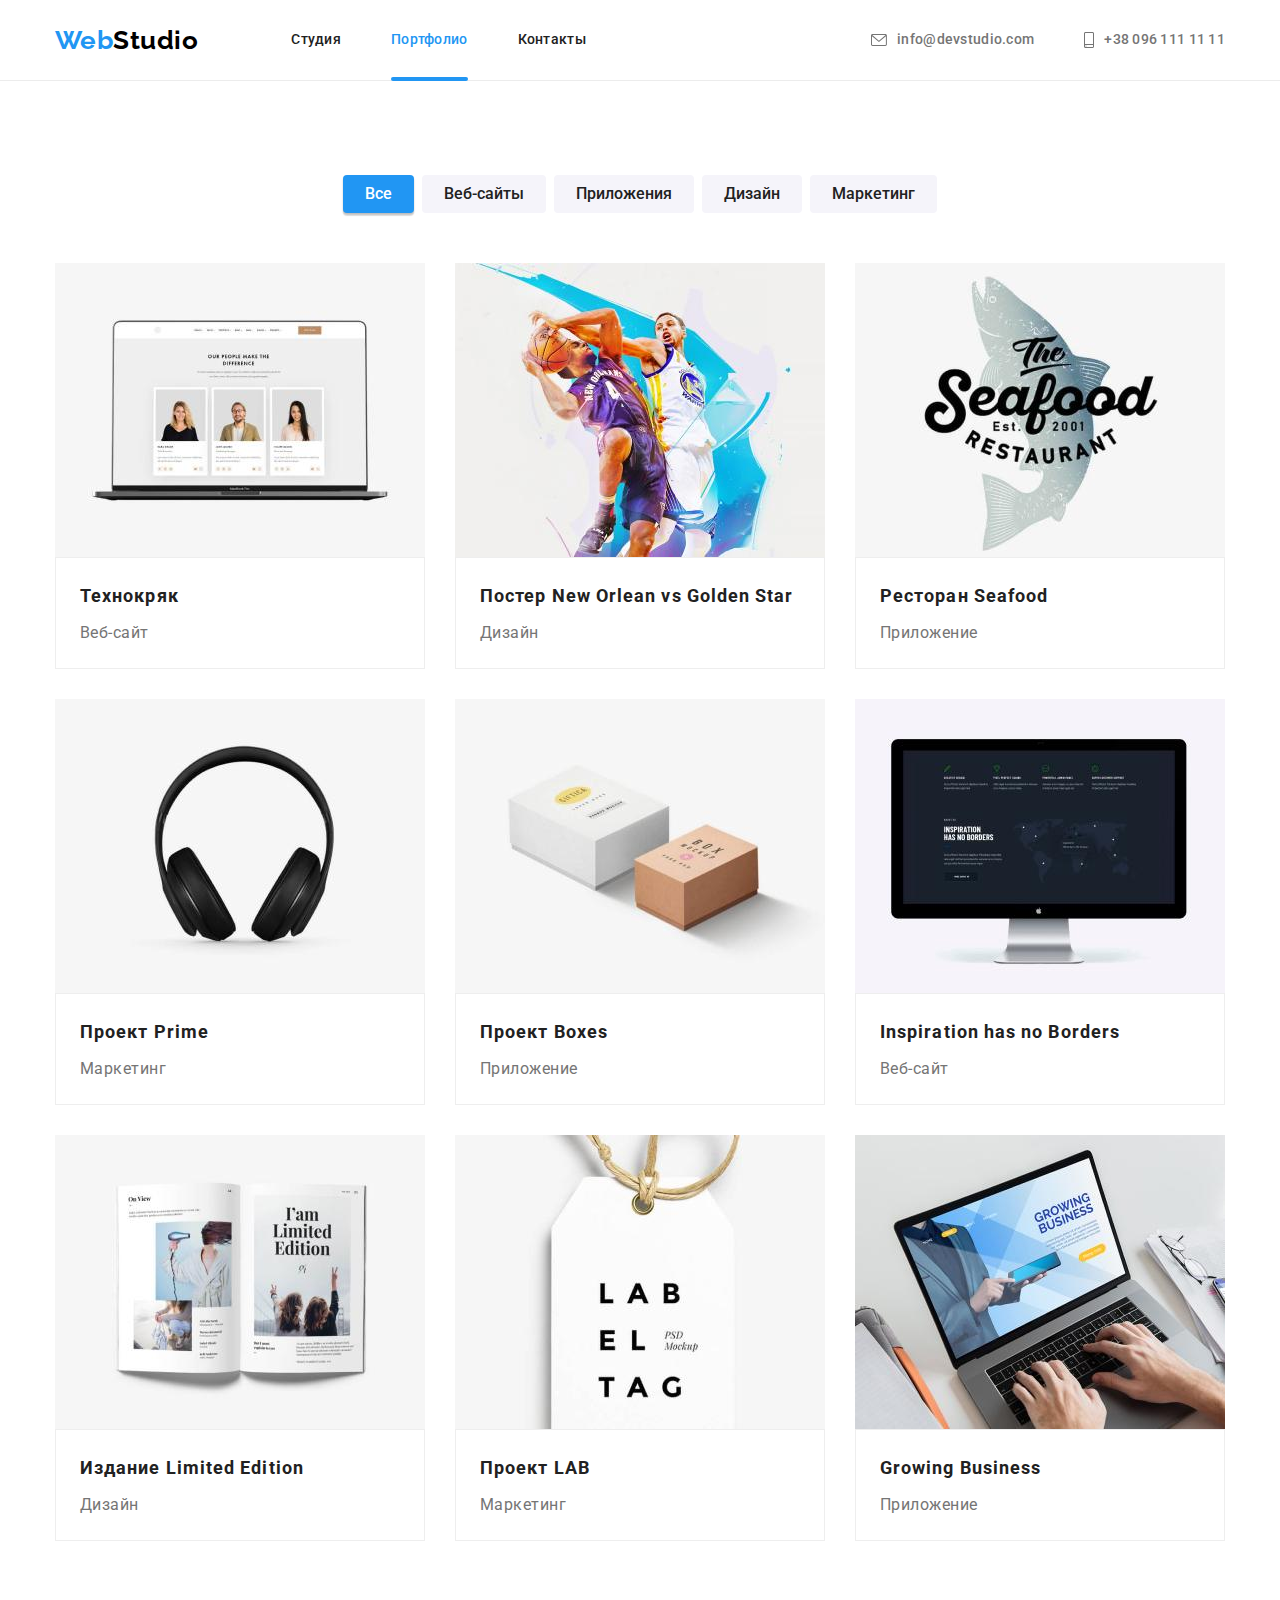
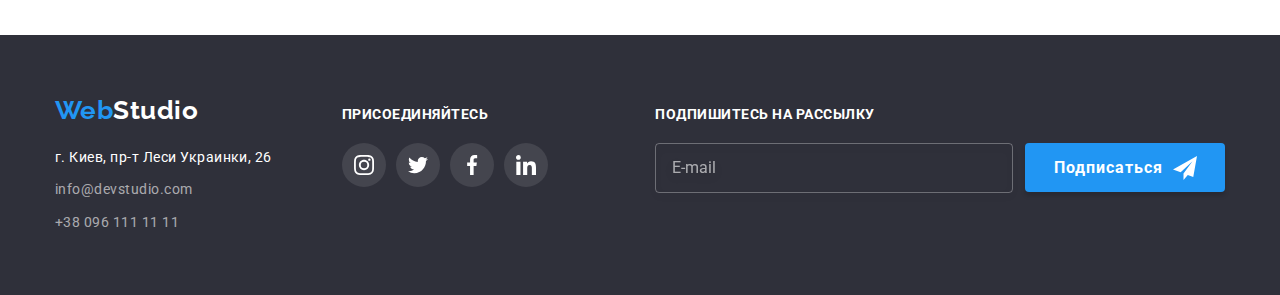
==== portfolio.html @ 47e0ccbe "Итоги предыдущего ДЗ" ====
<!DOCTYPE html>
<html lang="ru">
   <head>
      <meta charset="UTF-8" />
      <meta http-equiv="X-UA-Compatible" content="IE=edge" />
      <meta name="viewport" content="width=device-width, initial-scale=1.0" />
      <title>Портфолио</title>
      <link rel="preconnect" href="https://fonts.googleapis.com" />
      <link rel="preconnect" href="https://fonts.gstatic.com" crossorigin />
      <link
         href="https://fonts.googleapis.com/css2?family=Raleway:wght@700&family=Roboto:wght@400;500;700;900&display=swap"
         rel="stylesheet"
      />
      <link
         rel="stylesheet"
         href="https://cdnjs.cloudflare.com/ajax/libs/modern-normalize/1.1.0/modern-normalize.css"
      />
      <link rel="stylesheet" href="./css/main.min.css" />
   </head>

   <body>
      <!-- Шапка страницы -->
      <header class="header">
         <div class="container">
            <a class="logo logo--header link" href="./index.html" lang="en">
               <span class="accent">Web</span>Studio</a
            >
            <nav class="nav">
               <ul class="nav-list list">
                  <li class="nav-list__item">
                     <a class="nav-list__link link" href="./index.html"
                        >Студия</a
                     >
                  </li>
                  <li class="nav-list__item">
                     <a
                        class="nav-list__link nav-list__link--accent link"
                        href="./portfolio.html"
                        >Портфолио</a
                     >
                  </li>
                  <li class="nav-list__item">
                     <a class="nav-list__link link" href="">Контакты</a>
                  </li>
               </ul>
            </nav>
            <ul class="contact-list list">
               <li class="contact-list__item">
                  <a
                     class="contact-list__link link"
                     href="mailto:info@devstudio.com"
                  >
                     <svg class="contact-list__icon" width="16" height="12">
                        <use href="./images/icons.svg#icon-envelope"></use>
                     </svg>
                     info@devstudio.com
                  </a>
               </li>
               <li class="contact-list__item">
                  <a class="contact-list__link link" href="tel:+380961111111">
                     <svg class="contact-list__icon" width="10" height="16">
                        <use href="./images/icons.svg#icon-phone"></use>
                     </svg>
                     +38 096 111 11 11
                  </a>
               </li>
            </ul>
         </div>
      </header>
      <!-- Уникальный контент страницы -->
      <main>
         <section class="portfolio section">
            <div class="container">
               <h1 class="visually-hidden">Работы</h1>
               <ul class="filter-list list">
                  <li class="filter-list__item">
                     <button
                        type="button"
                        class="filter-list__btn filter-list__btn--current"
                     >
                        Все
                     </button>
                  </li>
                  <li class="filter-list__item">
                     <button type="button" class="filter-list__btn">
                        Веб-сайты
                     </button>
                  </li>
                  <li class="filter-list__item">
                     <button type="button" class="filter-list__btn">
                        Приложения
                     </button>
                  </li>
                  <li class="filter-list__item">
                     <button type="button" class="filter-list__btn">
                        Дизайн
                     </button>
                  </li>
                  <li class="filter-list__item">
                     <button type="button" class="filter-list__btn">
                        Маркетинг
                     </button>
                  </li>
               </ul>
               <ul class="portfolio-list list">
                  <li class="portfolio-list__item">
                     <a href="" class="portfolio-list__link link">
                        <div class="portfolio-list__overlay">
                           <img
                              src="./images/project-1.jpg"
                              alt="экран ноутбука"
                              width="370"
                           />
                           <p class="portfolio-list__text">
                              Технокряк это современная площадка распространения
                              коронавируса. Компании используют эту платформу
                              для цифрового шпионажа и атак на защищённые
                              сервера конкурентов.
                           </p>
                        </div>
                        <div class="portfolio-list__wrap">
                           <h2 class="portfolio-list__titles">Технокряк</h2>
                           <p class="portfolio-list__category">Веб-сайт</p>
                        </div>
                     </a>
                  </li>
                  <li class="portfolio-list__item">
                     <a href="" class="portfolio-list__link link">
                        <div class="portfolio-list__overlay">
                           <img
                              src="./images/project-2.jpg"
                              alt="два баскетболиста с мячом"
                              width="370"
                           />
                           <p class="portfolio-list__text">
                              Технокряк это современная площадка распространения
                              коронавируса. Компании используют эту платформу
                              для цифрового шпионажа и атак на защищённые
                              сервера конкурентов.
                           </p>
                        </div>
                        <div class="portfolio-list__wrap">
                           <h2 class="portfolio-list__titles">
                              Постер
                              <span lang="en">New Orlean vs Golden Star</span>
                           </h2>
                           <p class="portfolio-list__category">Дизайн</p>
                        </div>
                     </a>
                  </li>
                  <li class="portfolio-list__item">
                     <a href="" class="portfolio-list__link link">
                        <div class="portfolio-list__overlay">
                           <img
                              src="./images/project-3.jpg"
                              alt="надпись с фоном в виде рыбы"
                              width="370"
                           />
                           <p class="portfolio-list__text">
                              Технокряк это современная площадка распространения
                              коронавируса. Компании используют эту платформу
                              для цифрового шпионажа и атак на защищённые
                              сервера конкурентов.
                           </p>
                        </div>
                        <div class="portfolio-list__wrap">
                           <h2 class="portfolio-list__titles">
                              Ресторан
                              <span lang="en">Seafood</span>
                           </h2>
                           <p class="portfolio-list__category">Приложение</p>
                        </div>
                     </a>
                  </li>
                  <li class="portfolio-list__item">
                     <a href="" class="portfolio-list__link link">
                        <div class="portfolio-list__overlay">
                           <img
                              src="./images/project-4.jpg"
                              alt="наушники"
                              width="370"
                           />
                           <p class="portfolio-list__text">
                              Технокряк это современная площадка распространения
                              коронавируса. Компании используют эту платформу
                              для цифрового шпионажа и атак на защищённые
                              сервера конкурентов.
                           </p>
                        </div>
                        <div class="portfolio-list__wrap">
                           <h2 class="portfolio-list__titles">
                              Проект
                              <span lang="en">Prime</span>
                           </h2>
                           <p class="portfolio-list__category">Маркетинг</p>
                        </div>
                     </a>
                  </li>
                  <li class="portfolio-list__item">
                     <a href="" class="portfolio-list__link link">
                        <div class="portfolio-list__overlay">
                           <img
                              src="./images/project-5.jpg"
                              alt="коробки"
                              width="370"
                           />
                           <p class="portfolio-list__text">
                              Технокряк это современная площадка распространения
                              коронавируса. Компании используют эту платформу
                              для цифрового шпионажа и атак на защищённые
                              сервера конкурентов.
                           </p>
                        </div>
                        <div class="portfolio-list__wrap">
                           <h2 class="portfolio-list__titles">
                              Проект
                              <span lang="en">Boxes</span>
                           </h2>
                           <p class="portfolio-list__category">Приложение</p>
                        </div>
                     </a>
                  </li>
                  <li class="portfolio-list__item">
                     <a href="" class="portfolio-list__link link">
                        <div class="portfolio-list__overlay">
                           <img
                              src="./images/project-6.jpg"
                              alt="монитор"
                              width="370"
                           />
                           <p class="portfolio-list__text">
                              Технокряк это современная площадка распространения
                              коронавируса. Компании используют эту платформу
                              для цифрового шпионажа и атак на защищённые
                              сервера конкурентов.
                           </p>
                        </div>
                        <div class="portfolio-list__wrap">
                           <h2 class="portfolio-list__titles" lang="en">
                              Inspiration has no Borders
                           </h2>
                           <p class="portfolio-list__category">Веб-сайт</p>
                        </div>
                     </a>
                  </li>
                  <li class="portfolio-list__item">
                     <a href="" class="portfolio-list__link link">
                        <div class="portfolio-list__overlay">
                           <img
                              src="./images/project-7.jpg"
                              alt="разворот журнала"
                              width="370"
                           />
                           <p class="portfolio-list__text">
                              Технокряк это современная площадка распространения
                              коронавируса. Компании используют эту платформу
                              для цифрового шпионажа и атак на защищённые
                              сервера конкурентов.
                           </p>
                        </div>
                        <div class="portfolio-list__wrap">
                           <h2 class="portfolio-list__titles">
                              Издание
                              <span lang="en">Limited Edition</span>
                           </h2>
                           <p class="portfolio-list__category">Дизайн</p>
                        </div>
                     </a>
                  </li>
                  <li class="portfolio-list__item">
                     <a href="" class="portfolio-list__link link">
                        <div class="portfolio-list__overlay">
                           <img
                              src="./images/project-8.jpg"
                              alt="белая бирка"
                              width="370"
                           />
                           <p class="portfolio-list__text">
                              Технокряк это современная площадка распространения
                              коронавируса. Компании используют эту платформу
                              для цифрового шпионажа и атак на защищённые
                              сервера конкурентов.
                           </p>
                        </div>
                        <div class="portfolio-list__wrap">
                           <h2 class="portfolio-list__titles">
                              Проект
                              <span lang="en">LAB</span>
                           </h2>
                           <p class="portfolio-list__category">Маркетинг</p>
                        </div>
                     </a>
                  </li>
                  <li class="portfolio-list__item">
                     <a href="" class="portfolio-list__link link">
                        <div class="portfolio-list__overlay">
                           <img
                              src="./images/project-9.jpg"
                              alt="человек работает за ноутбуком"
                              width="370"
                           />
                           <p class="portfolio-list__text">
                              Технокряк это современная площадка распространения
                              коронавируса. Компании используют эту платформу
                              для цифрового шпионажа и атак на защищённые
                              сервера конкурентов.
                           </p>
                        </div>
                        <div class="portfolio-list__wrap">
                           <h2 class="portfolio-list__titles" lang="en">
                              Growing Business
                           </h2>
                           <p class="portfolio-list__category">Приложение</p>
                        </div>
                     </a>
                  </li>
               </ul>
            </div>
         </section>
      </main>
      <footer class="footer">
         <div class="container">
            <div class="wrap wrap--left">
               <a class="logo logo--footer link" href="./index.html">
                  <span class="accent">Web</span>Studio</a
               >
               <address class="footer-address">
                  <ul class="address-list list">
                     <li class="address-list__item">
                        <a
                           class="
                              address-list__link address-list__link--map
                              link
                           "
                           href="https://goo.gl/maps/WgoKR5kKBHzv3oiY9"
                           target="_blank"
                           rel="noopener noreferrer"
                        >
                           г. Киев, пр-т Леси Украинки, 26
                        </a>
                     </li>
                     <li class="address-list__item">
                        <a
                           class="address-list__link link"
                           href="mailto:info@devstudio.com"
                           >info@devstudio.com</a
                        >
                     </li>
                     <li class="address-list__item">
                        <a
                           class="address-list__link link"
                           href="tel:+380961111111"
                           >+38 096 111 11 11</a
                        >
                     </li>
                  </ul>
               </address>
            </div>
            <div class="wrap wrap--centre">
               <p class="join__title">присоединяйтесь</p>
               <ul class="footer__socials socials list">
                  <li class="socials__item">
                     <a href="" class="socials__link socials__link--footer">
                        <svg class="socials__icon" width="20" height="20">
                           <use href="./images/icons.svg#icon-instagram"></use>
                        </svg>
                     </a>
                  </li>
                  <li class="socials__item">
                     <a href="" class="socials__link socials__link--footer">
                        <svg class="socials__icon" width="20" height="20">
                           <use href="./images/icons.svg#icon-twitter"></use>
                        </svg>
                     </a>
                  </li>
                  <li class="socials__item">
                     <a href="" class="socials__link socials__link--footer">
                        <svg class="socials__icon" width="20" height="20">
                           <use href="./images/icons.svg#icon-facebook"></use>
                        </svg>
                     </a>
                  </li>
                  <li class="socials__item">
                     <a href="" class="socials__link socials__link--footer">
                        <svg class="socials__icon" width="20" height="20">
                           <use href="./images/icons.svg#icon-linkedin"></use>
                        </svg>
                     </a>
                  </li>
               </ul>
            </div>
            <div class="wrap wrap--right">
               <p class="subscribe__title">Подпишитесь на рассылку</p>
               <form class="subscribe-form">
                  <input
                     type="email"
                     name="subscribe-email"
                     placeholder="E-mail"
                     class="subscribe-form__input"
                  />
                  <button type="submit" class="button subscribe-btn">
                     Подписаться
                     <svg class="subscribe-btn__icon" width="24" height="24">
                        <use href="./images/icons.svg#icon-subscribe"></use>
                     </svg>
                  </button>
               </form>
            </div>
         </div>
      </footer>
   </body>
</html>
---- css/main.min.css ----
:root{--main-text-color: #757575;--main-title-color: #212121;--main-logo-color: #000000;--accent-color: #2196f3;--secondary-title-color: #ffffff;--third-link-color: rgba(255, 255, 255, 0.6);--secondary-bgr-color: #2f303a;--team-bgr-color: #f5f4fa;--border-color: #ececec;--transition-duration: 250ms;--transition-timing-function: cubic-bezier(0.4, 0, 0.2, 1)}body{font-family:"Roboto", sans-serif;letter-spacing:0.03em;color:var(--main-title-color);background-color:var(--secondary-title-color)}p,h1,h2,h3,h4,h5,h6{margin:0}ul{margin:0;padding:0}img{display:block;max-width:100%;height:auto}.list{list-style:none}.link{text-decoration:none}.accent{color:var(--accent-color)}.container{width:1200px;padding-left:15px;padding-right:15px;margin:0 auto}.section{padding-top:94px;padding-bottom:94px}.logo{font-family:Raleway;font-weight:700;font-size:26px;line-height:1.19}.logo--header{margin-right:93px;padding-top:24px;padding-bottom:24px;color:var(--main-logo-color)}.logo--footer{display:block;margin-bottom:20px;color:var(--secondary-title-color)}.socials{display:flex;justify-content:center;align-items:center}.socials__item{width:44px;height:44px}.socials__item:not(:last-child){margin-right:10px}.socials__link{display:flex;align-items:center;justify-content:center;width:100%;height:100%;border-radius:50%}.socials__link--team{background-color:var(--secondary-title-color);color:#afb1b8;transition:color var(--transition-duration) var(--transition-timing-function),background-color var(--transition-duration) var(--transition-timing-function)}.socials__link--team:hover,.socials__link--team:focus{background-color:var(--accent-color);color:var(--secondary-title-color)}.socials__icon{fill:currentColor}.socials__link--footer{background-color:rgba(255,255,255,0.1);color:var(--secondary-title-color);transition:background-color var(--transition-duration) var(--transition-timing-function)}.socials__link--footer:hover,.socials__link--footer:focus{background-color:var(--accent-color)}.button{font-family:inherit;font-weight:700;font-size:16px;line-height:1.87;letter-spacing:0.06em;color:var(--secondary-title-color);background-color:var(--accent-color);box-shadow:0px 4px 4px rgba(0,0,0,0.15);cursor:pointer;border:0;border-radius:4px;padding:10px 32px}.modal-form>.button{padding:10px 55px 10px 56px}.backdrop{position:fixed;z-index:1;top:0;left:0;width:100vw;height:100vh;background:rgba(0,0,0,0.2);opacity:1;transition:opacity var(--transition-duration) var(--transition-timing-function),visibility var(--transition-duration) var(--transition-timing-function)}.backdrop.is-hidden{visibility:hidden;opacity:0;pointer-events:none}.modal{position:absolute;top:50%;left:50%;min-width:528px;min-height:581px;padding:40px;text-align:center;transform:translate(-50%, -50%) scale(1);transition:transform var(--transition-duration) var(--transition-timing-function);background:var(--secondary-title-color);box-shadow:0px 1px 3px rgba(0,0,0,0.12),0px 1px 1px rgba(0,0,0,0.14),0px 2px 1px rgba(0,0,0,0.2);border-radius:4px}.backdrop.is-hidden .modal{transform:translate(-50%, -50%) scale(0.9)}.modal__title{font-weight:700;font-size:20px;line-height:1.15;margin-bottom:12px}.btn-close{position:absolute;right:8px;top:8px;display:flex;align-items:center;justify-content:center;width:30px;height:30px;background:var(--secondary-title-color);border:1px solid rgba(0,0,0,0.1);border-radius:50%;cursor:pointer}.btn-close__icon{fill:var(--main-logo-color);transition:fill var(--transition-duration) var(--transition-timing-function)}.btn-close:hover .btn-close__icon,.btn-close:focus .btn-close__icon{fill:var(--accent-color)}.contact-form__label{display:block;margin-bottom:4px;text-align:start;font-size:12px;line-height:1.17;letter-spacing:0.01em;color:var(--main-text-color)}.contact-form__input-wrap{position:relative;margin-bottom:10px}.contact-form__input{display:inline-block;width:100%;height:40px;padding:12px 42px;border:1px solid rgba(33,33,33,0.2);border-radius:4px;outline:none;cursor:pointer;transition:border-color var(--transition-duration) var(--transition-timing-function)}.contact-form__input:focus{border-color:var(--accent-color)}.contact-form__icon{position:absolute;top:50%;left:15px;transform:translateY(-50%);fill:var(--main-title-color);transition:fill var(--transition-duration) var(--transition-timing-function)}.contact-form__input:focus+.contact-form__icon{fill:var(--accent-color)}.contact-form__comment{display:block;padding:12px 16px;margin-bottom:20px;width:100%;height:120px;resize:none;border:1px solid rgba(33,33,33,0.2);border-radius:4px;outline:none;cursor:pointer;transition:border-color var(--transition-duration) var(--transition-timing-function)}.contact-form__comment:focus{border-color:var(--accent-color)}.contact-form__comment::placeholder{font-size:12px;line-height:1.17;letter-spacing:0.01em;color:rgba(117,117,117,0.5)}.policy-form__label{position:relative;display:flex;justify-content:center;align-items:center;margin-bottom:30px;font-size:14px;line-height:1.71;color:var(--main-text-color)}.policy-form__label a{color:var(--accent-color);text-decoration-skip-ink:none}.policy-form__label span{display:flex;align-items:center;justify-content:center;margin-right:8.38px;width:16px;height:15px;border:2px solid var(--main-title-color);border-radius:2px}.policy-form__label:hover span{border-color:var(--accent-color)}.policy-form__checkbox:focus+.policy-form__label span{border-color:var(--accent-color)}.policy-form__icon{fill:transparent}.policy-form__icon:hover{cursor:pointer}.policy-form__checkbox:checked+.policy-form__label .policy-form__icon{fill:var(--secondary-title-color)}.policy-form__checkbox:checked+.policy-form__label span{background-color:var(--accent-color);border:none}.subscribe-form{display:flex;justify-content:space-between;align-items:center}.subscribe-form__input{width:358px;height:50px;padding:15px 16px;margin-right:12px;border:1px solid rgba(255,255,255,0.3);box-sizing:border-box;filter:drop-shadow(0px 4px 4px rgba(0,0,0,0.15));border-radius:4px;color:var(--secondary-title-color);background-color:transparent}.subscribe-form__input::placeholder{color:var(--third-link-color)}.subscribe-btn{padding:10px 62px 10px 29px;position:relative}.subscribe-btn__icon{position:absolute;top:50%;right:28px;transform:translateY(-50%);height:24px;fill:var(--secondary-title-color)}.visually-hidden{position:absolute;white-space:nowrap;width:1px;height:1px;overflow:hidden;border:0;padding:0;clip:rect(0 0 0 0);clip-path:inset(50%);margin:-1px}.header{border-bottom:1px solid var(--border-color)}.header .container{display:flex;align-items:center}.nav,.nav-list,.contact-list__link{display:flex;align-items:center}.nav-list__item:not(:last-child),.contact-list__item:not(:last-child){margin-right:50px}.nav-list__item{position:relative}.nav-list__link{display:block;padding-top:32px;padding-bottom:32px;font-weight:500;font-size:14px;line-height:1.14;letter-spacing:0.02em;color:var(--main-title-color);transition:color var(--transition-duration) var(--transition-timing-function)}.nav-list__link:hover,.nav-list__link:focus{color:var(--accent-color)}.nav-list__link--accent{color:var(--accent-color)}.nav-list__link--accent::after{content:'';position:absolute;bottom:-1px;right:0;width:100%;height:4px;background:var(--accent-color);border-radius:2px}.contact-list{display:flex;margin-left:auto}.contact-list__link{font-weight:500;font-size:14px;line-height:1.14;letter-spacing:0.02em;color:var(--main-text-color);padding-top:32px;padding-bottom:32px;transition:color var(--transition-duration) var(--transition-timing-function)}.contact-list__link:hover,.contact-list__link:focus{color:var(--accent-color)}.contact-list__icon{fill:currentColor;margin-right:10px}.hero{background-color:var(--secondary-bgr-color);text-align:center;padding-top:200px;padding-bottom:200px}.hero__overlay{height:600px;max-width:1600px;margin-left:auto;margin-right:auto;background-image:linear-gradient(rgba(47,48,58,0.4), rgba(47,48,58,0.4)),url(../images/hero.jpg);background-size:cover;background-repeat:no-repeat;background-position:center}.hero__title{font-weight:900;font-size:44px;line-height:1.36;text-align:center;letter-spacing:0.06em;text-transform:uppercase;color:var(--secondary-title-color);margin-bottom:30px}.advantage-list{display:flex}.advantage-list__item{width:270px}.advantage-list__item:not(:last-child){margin-right:30px}.advantage-list__wrap{display:flex;align-items:center;justify-content:center;width:270px;height:120px;margin-bottom:30px;background:var(--team-bgr-color);border-radius:4px}.advantage-list__title{font-size:14px;line-height:1.14;text-transform:uppercase;margin-bottom:10px}.advantage-list__text{font-size:14px;line-height:1.71;color:var(--main-text-color)}.offers{padding-top:0}.offers__title{font-size:36px;line-height:1.17;text-align:center;margin-bottom:50px}.offers-list{display:flex}.offers-list__item{position:relative}.offers-list__item:not(:last-child){margin-right:30px}.offers-list__text{position:absolute;bottom:0;width:100%;height:70px;display:flex;align-items:center;justify-content:center;font-weight:700;font-size:14px;line-height:1.14;text-align:center;text-transform:uppercase;background:rgba(47,48,58,0.8);color:var(--secondary-title-color)}.team{background-color:var(--team-bgr-color)}.team__title{font-size:36px;line-height:1.17;text-align:center;margin-bottom:50px}.team-list{display:flex;margin-right:-30px}.team-list__item{margin-right:30px;border-radius:0px 0px 4px 4px;background:#ffffff;box-shadow:0px 1px 3px rgba(0,0,0,0.12),0px 1px 1px rgba(0,0,0,0.14),0px 2px 1px rgba(0,0,0,0.2)}.team-list__wrap{padding-top:30px;padding-bottom:30px}.team-list__item-title{font-weight:500;font-size:16px;line-height:1.19;text-align:center;margin-bottom:10px}.team-list__item-text{font-size:16px;line-height:1.19;text-align:center;color:var(--main-text-color);margin-bottom:16px}.clients__title{font-size:36px;line-height:1.17;text-align:center;margin-bottom:50px}.clients-list{display:flex;justify-content:center}.clients-list__item{width:170px;height:92px}.clients-list__item:not(:last-child){margin-right:30px}.clients-list__link{display:flex;align-items:center;justify-content:center;border:1px solid #afb1b8;border-radius:4px;width:100%;height:100%;color:#afb1b8;transition:color var(--transition-duration) var(--transition-timing-function),border var(--transition-duration) var(--transition-timing-function)}.clients-list__link:hover,.clients-list__link:focus{color:var(--accent-color);border:1px solid var(--accent-color)}.clients-list__icon{fill:currentColor}.filter-list{display:flex;justify-content:center;margin-bottom:50px}.filter-list__item:not(:last-child){margin-right:8px}.filter-list__btn{font-family:inherit;font-weight:500;font-size:16px;line-height:1.62;text-align:center;color:var(--main-title-color);background-color:var(--team-bgr-color);cursor:pointer;transition:color var(--transition-duration) var(--transition-timing-function),background-color var(--transition-duration) var(--transition-timing-function),box-shadow var(--transition-duration) var(--transition-timing-function);padding:6px 22px;border:0;border-radius:4px}.filter-list__btn:hover,.filter-list__btn:focus{color:var(--secondary-title-color);background-color:var(--accent-color);box-shadow:0px 3px 1px rgba(0,0,0,0.1),0px 1px 2px rgba(0,0,0,0.08),0px 2px 2px rgba(0,0,0,0.12);border:0;border-radius:4px}.filter-list__btn--current{color:var(--secondary-title-color);background-color:var(--accent-color);box-shadow:0px 3px 1px rgba(0,0,0,0.1),0px 1px 2px rgba(0,0,0,0.08),0px 2px 2px rgba(0,0,0,0.12);border:0;border-radius:4px}.portfolio-list{display:flex;flex-wrap:wrap;margin-right:-30px;margin-bottom:-30px}.portfolio-list__item{flex-basis:calc(100% / 3 - 30px);margin-right:30px;margin-bottom:30px}.portfolio-list__link{display:block;transition:box-shadow var(--transition-duration) var(--transition-timing-function)}.portfolio-list__link:hover,.portfolio-list__link:focus{box-shadow:0px 1px 1px rgba(0,0,0,0.12),0px 4px 4px rgba(0,0,0,0.06),1px 4px 6px rgba(0,0,0,0.16)}.portfolio-list__overlay{position:relative;overflow:hidden}.portfolio-list__text{position:absolute;height:100%;padding:63px 24px;transform:translateY(0);transition:transform var(--transition-duration) var(--transition-timing-function);font-size:18px;line-height:1.56;color:var(--secondary-title-color);background:rgba(33,150,243,0.9)}.portfolio-list__link:hover .portfolio-list__text,.portfolio-list__link:focus .portfolio-list__text{transform:translateY(-100%)}.portfolio-list__wrap{background:var(--secondary-title-color);border:1px solid #eeeeee;padding:20px 24px}.portfolio-list__titles{font-size:18px;line-height:2;letter-spacing:0.06em;color:var(--main-title-color);margin-bottom:4px}.portfolio-list__category{font-size:16px;line-height:1.87;color:var(--main-text-color)}.footer{background-color:var(--secondary-bgr-color);padding-top:60px;padding-bottom:60px}.footer .container{display:flex;align-items:baseline}.wrap--left{margin-right:70px}.footer-address{font-style:normal;font-size:14px;line-height:1.71}.address-list__item:not(:last-child){margin-bottom:9px}.address-list__link{color:var(--third-link-color);transition:color var(--transition-duration) var(--transition-timing-function)}.address-list__link:hover,.address-list__link:focus{color:var(--accent-color)}.address-list__link--map{color:var(--secondary-title-color)}.wrap--centre{margin-right:auto}.join__title,.subscribe__title{font-weight:700;font-size:14px;line-height:1.14;text-transform:uppercase;color:var(--secondary-title-color);margin-bottom:20px}
/*# sourceMappingURL=main.min.css.map */
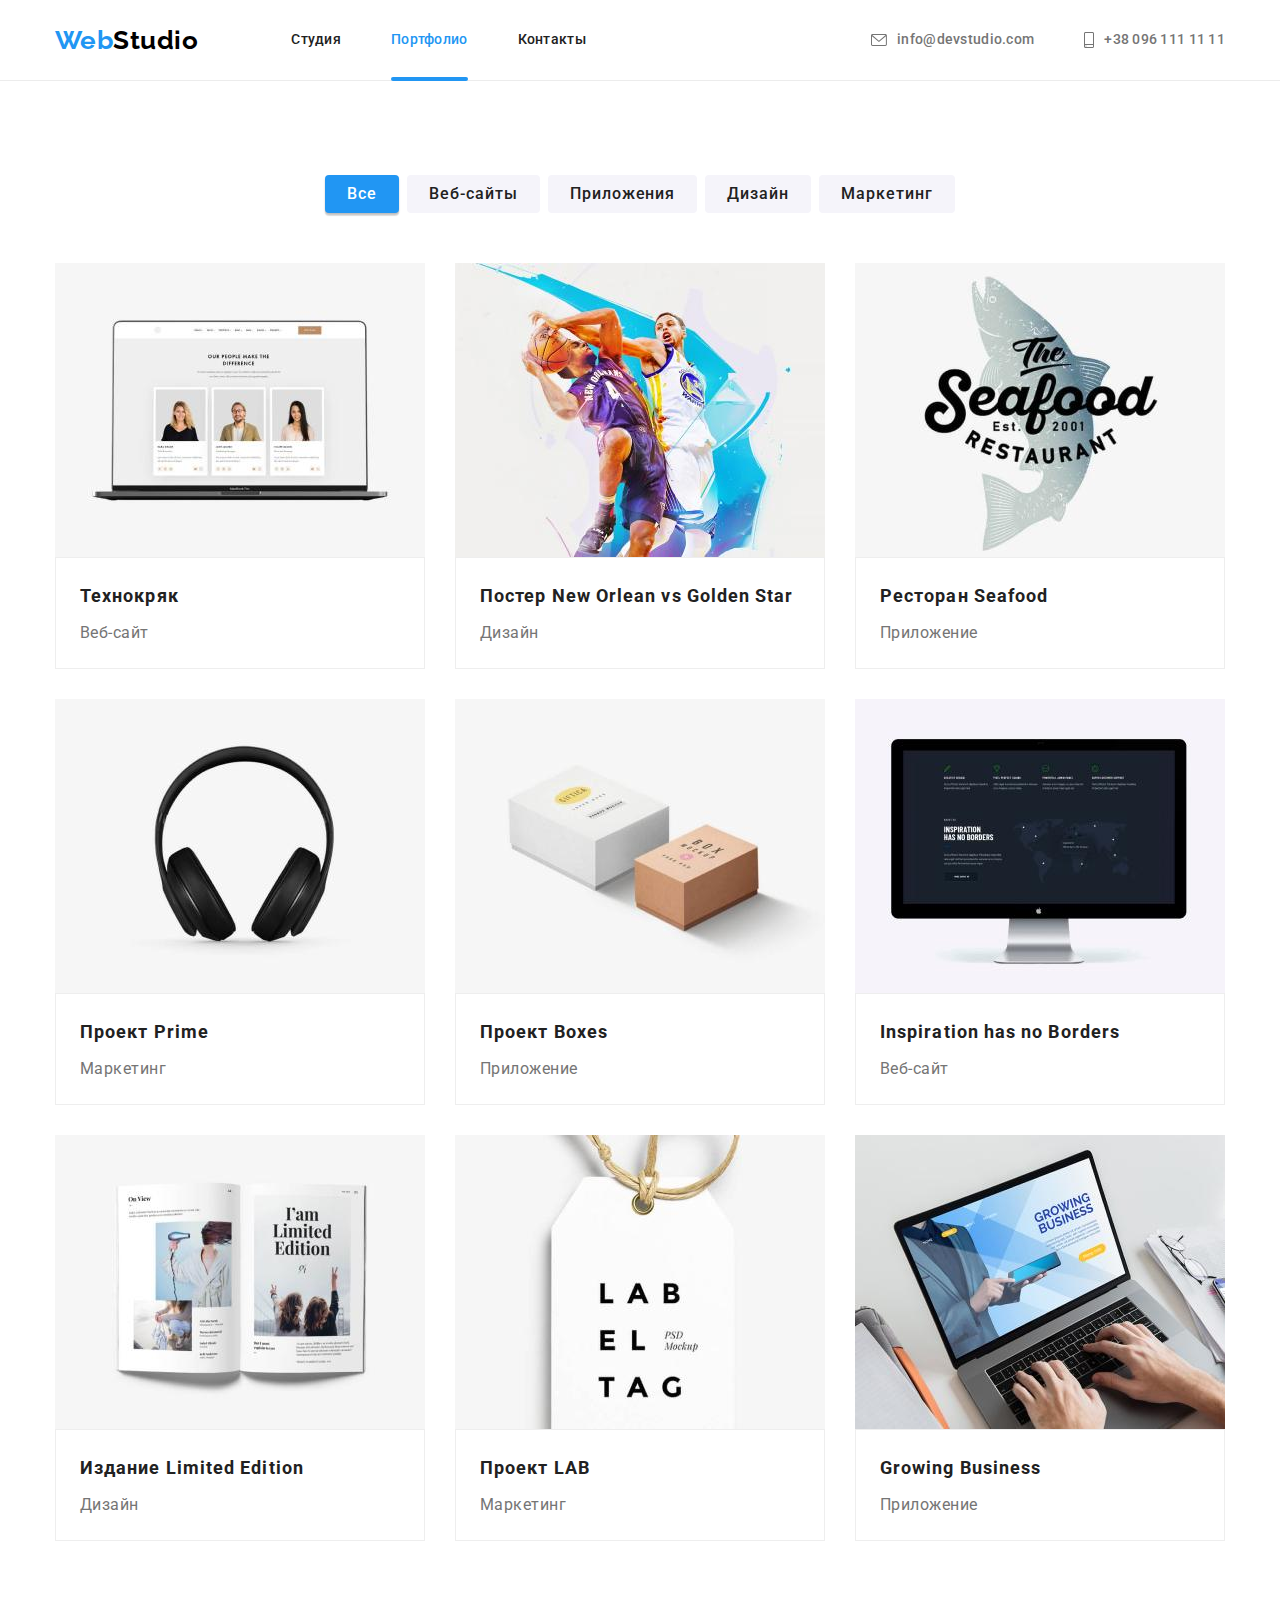
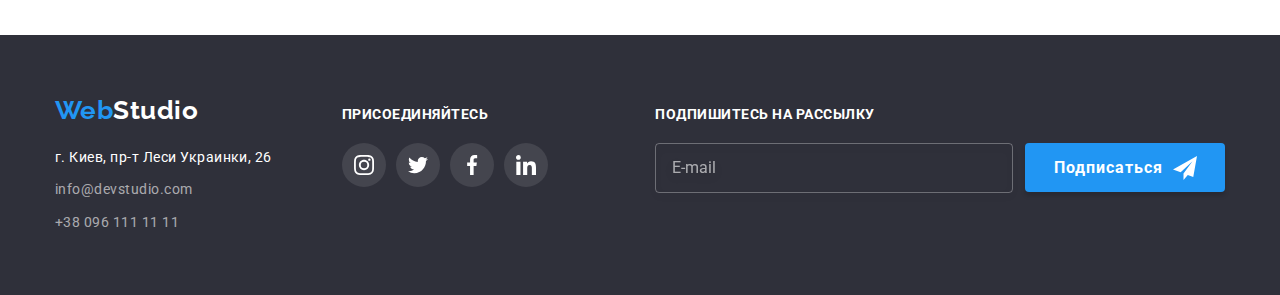
==== commit da420302: "Внесены правки по замечаниям ментора по предыдущей теме" ====
--- a/portfolio.html
+++ b/portfolio.html
@@ -21,7 +21,7 @@
    <body>
       <!-- Шапка страницы -->
       <header class="header">
-         <div class="container">
+         <div class="container container--header">
             <a class="logo logo--header link" href="./index.html" lang="en">
                <span class="accent">Web</span>Studio</a
             >
@@ -76,241 +76,241 @@
                   <li class="filter-list__item">
                      <button
                         type="button"
-                        class="filter-list__btn filter-list__btn--current"
+                        class="button button--portfolio button--current"
                      >
                         Все
                      </button>
                   </li>
                   <li class="filter-list__item">
-                     <button type="button" class="filter-list__btn">
+                     <button type="button" class="button button--portfolio">
                         Веб-сайты
                      </button>
                   </li>
                   <li class="filter-list__item">
-                     <button type="button" class="filter-list__btn">
+                     <button type="button" class="button button--portfolio">
                         Приложения
                      </button>
                   </li>
                   <li class="filter-list__item">
-                     <button type="button" class="filter-list__btn">
+                     <button type="button" class="button button--portfolio">
                         Дизайн
                      </button>
                   </li>
                   <li class="filter-list__item">
-                     <button type="button" class="filter-list__btn">
+                     <button type="button" class="button button--portfolio">
                         Маркетинг
                      </button>
                   </li>
                </ul>
                <ul class="portfolio-list list">
-                  <li class="portfolio-list__item">
-                     <a href="" class="portfolio-list__link link">
-                        <div class="portfolio-list__overlay">
+                  <li class="portfolio-list__item portfolio-card">
+                     <a href="" class="portfolio-list__link link">
+                        <div class="portfolio-card__body">
                            <img
                               src="./images/project-1.jpg"
                               alt="экран ноутбука"
                               width="370"
                            />
-                           <p class="portfolio-list__text">
-                              Технокряк это современная площадка распространения
-                              коронавируса. Компании используют эту платформу
-                              для цифрового шпионажа и атак на защищённые
-                              сервера конкурентов.
-                           </p>
-                        </div>
-                        <div class="portfolio-list__wrap">
-                           <h2 class="portfolio-list__titles">Технокряк</h2>
-                           <p class="portfolio-list__category">Веб-сайт</p>
-                        </div>
-                     </a>
-                  </li>
-                  <li class="portfolio-list__item">
-                     <a href="" class="portfolio-list__link link">
-                        <div class="portfolio-list__overlay">
+                           <p class="portfolio-card__copy">
+                              Технокряк это современная площадка распространения
+                              коронавируса. Компании используют эту платформу
+                              для цифрового шпионажа и атак на защищённые
+                              сервера конкурентов.
+                           </p>
+                        </div>
+                        <div class="portfolio-card__header">
+                           <h2 class="portfolio-card__title">Технокряк</h2>
+                           <p class="portfolio-card__subtitle">Веб-сайт</p>
+                        </div>
+                     </a>
+                  </li>
+                  <li class="portfolio-list__item portfolio-card">
+                     <a href="" class="portfolio-list__link link">
+                        <div class="portfolio-card__body">
                            <img
                               src="./images/project-2.jpg"
                               alt="два баскетболиста с мячом"
                               width="370"
                            />
-                           <p class="portfolio-list__text">
-                              Технокряк это современная площадка распространения
-                              коронавируса. Компании используют эту платформу
-                              для цифрового шпионажа и атак на защищённые
-                              сервера конкурентов.
-                           </p>
-                        </div>
-                        <div class="portfolio-list__wrap">
-                           <h2 class="portfolio-list__titles">
+                           <p class="portfolio-card__copy">
+                              Технокряк это современная площадка распространения
+                              коронавируса. Компании используют эту платформу
+                              для цифрового шпионажа и атак на защищённые
+                              сервера конкурентов.
+                           </p>
+                        </div>
+                        <div class="portfolio-card__header">
+                           <h2 class="portfolio-card__title">
                               Постер
                               <span lang="en">New Orlean vs Golden Star</span>
                            </h2>
-                           <p class="portfolio-list__category">Дизайн</p>
-                        </div>
-                     </a>
-                  </li>
-                  <li class="portfolio-list__item">
-                     <a href="" class="portfolio-list__link link">
-                        <div class="portfolio-list__overlay">
+                           <p class="portfolio-card__subtitle">Дизайн</p>
+                        </div>
+                     </a>
+                  </li>
+                  <li class="portfolio-list__item portfolio-card">
+                     <a href="" class="portfolio-list__link link">
+                        <div class="portfolio-card__body">
                            <img
                               src="./images/project-3.jpg"
                               alt="надпись с фоном в виде рыбы"
                               width="370"
                            />
-                           <p class="portfolio-list__text">
-                              Технокряк это современная площадка распространения
-                              коронавируса. Компании используют эту платформу
-                              для цифрового шпионажа и атак на защищённые
-                              сервера конкурентов.
-                           </p>
-                        </div>
-                        <div class="portfolio-list__wrap">
-                           <h2 class="portfolio-list__titles">
+                           <p class="portfolio-card__copy">
+                              Технокряк это современная площадка распространения
+                              коронавируса. Компании используют эту платформу
+                              для цифрового шпионажа и атак на защищённые
+                              сервера конкурентов.
+                           </p>
+                        </div>
+                        <div class="portfolio-card__header">
+                           <h2 class="portfolio-card__title">
                               Ресторан
                               <span lang="en">Seafood</span>
                            </h2>
-                           <p class="portfolio-list__category">Приложение</p>
-                        </div>
-                     </a>
-                  </li>
-                  <li class="portfolio-list__item">
-                     <a href="" class="portfolio-list__link link">
-                        <div class="portfolio-list__overlay">
+                           <p class="portfolio-card__subtitle">Приложение</p>
+                        </div>
+                     </a>
+                  </li>
+                  <li class="portfolio-list__item portfolio-card">
+                     <a href="" class="portfolio-list__link link">
+                        <div class="portfolio-card__body">
                            <img
                               src="./images/project-4.jpg"
                               alt="наушники"
                               width="370"
                            />
-                           <p class="portfolio-list__text">
-                              Технокряк это современная площадка распространения
-                              коронавируса. Компании используют эту платформу
-                              для цифрового шпионажа и атак на защищённые
-                              сервера конкурентов.
-                           </p>
-                        </div>
-                        <div class="portfolio-list__wrap">
-                           <h2 class="portfolio-list__titles">
+                           <p class="portfolio-card__copy">
+                              Технокряк это современная площадка распространения
+                              коронавируса. Компании используют эту платформу
+                              для цифрового шпионажа и атак на защищённые
+                              сервера конкурентов.
+                           </p>
+                        </div>
+                        <div class="portfolio-card__header">
+                           <h2 class="portfolio-card__title">
                               Проект
                               <span lang="en">Prime</span>
                            </h2>
-                           <p class="portfolio-list__category">Маркетинг</p>
-                        </div>
-                     </a>
-                  </li>
-                  <li class="portfolio-list__item">
-                     <a href="" class="portfolio-list__link link">
-                        <div class="portfolio-list__overlay">
+                           <p class="portfolio-card__subtitle">Маркетинг</p>
+                        </div>
+                     </a>
+                  </li>
+                  <li class="portfolio-list__item portfolio-card">
+                     <a href="" class="portfolio-list__link link">
+                        <div class="portfolio-card__body">
                            <img
                               src="./images/project-5.jpg"
                               alt="коробки"
                               width="370"
                            />
-                           <p class="portfolio-list__text">
-                              Технокряк это современная площадка распространения
-                              коронавируса. Компании используют эту платформу
-                              для цифрового шпионажа и атак на защищённые
-                              сервера конкурентов.
-                           </p>
-                        </div>
-                        <div class="portfolio-list__wrap">
-                           <h2 class="portfolio-list__titles">
+                           <p class="portfolio-card__copy">
+                              Технокряк это современная площадка распространения
+                              коронавируса. Компании используют эту платформу
+                              для цифрового шпионажа и атак на защищённые
+                              сервера конкурентов.
+                           </p>
+                        </div>
+                        <div class="portfolio-card__header">
+                           <h2 class="portfolio-card__title">
                               Проект
                               <span lang="en">Boxes</span>
                            </h2>
-                           <p class="portfolio-list__category">Приложение</p>
-                        </div>
-                     </a>
-                  </li>
-                  <li class="portfolio-list__item">
-                     <a href="" class="portfolio-list__link link">
-                        <div class="portfolio-list__overlay">
+                           <p class="portfolio-card__subtitle">Приложение</p>
+                        </div>
+                     </a>
+                  </li>
+                  <li class="portfolio-list__item portfolio-card">
+                     <a href="" class="portfolio-list__link link">
+                        <div class="portfolio-card__body">
                            <img
                               src="./images/project-6.jpg"
                               alt="монитор"
                               width="370"
                            />
-                           <p class="portfolio-list__text">
-                              Технокряк это современная площадка распространения
-                              коронавируса. Компании используют эту платформу
-                              для цифрового шпионажа и атак на защищённые
-                              сервера конкурентов.
-                           </p>
-                        </div>
-                        <div class="portfolio-list__wrap">
-                           <h2 class="portfolio-list__titles" lang="en">
+                           <p class="portfolio-card__copy">
+                              Технокряк это современная площадка распространения
+                              коронавируса. Компании используют эту платформу
+                              для цифрового шпионажа и атак на защищённые
+                              сервера конкурентов.
+                           </p>
+                        </div>
+                        <div class="portfolio-card__header">
+                           <h2 class="portfolio-card__title" lang="en">
                               Inspiration has no Borders
                            </h2>
-                           <p class="portfolio-list__category">Веб-сайт</p>
-                        </div>
-                     </a>
-                  </li>
-                  <li class="portfolio-list__item">
-                     <a href="" class="portfolio-list__link link">
-                        <div class="portfolio-list__overlay">
+                           <p class="portfolio-card__subtitle">Веб-сайт</p>
+                        </div>
+                     </a>
+                  </li>
+                  <li class="portfolio-list__item portfolio-card">
+                     <a href="" class="portfolio-list__link link">
+                        <div class="portfolio-card__body">
                            <img
                               src="./images/project-7.jpg"
                               alt="разворот журнала"
                               width="370"
                            />
-                           <p class="portfolio-list__text">
-                              Технокряк это современная площадка распространения
-                              коронавируса. Компании используют эту платформу
-                              для цифрового шпионажа и атак на защищённые
-                              сервера конкурентов.
-                           </p>
-                        </div>
-                        <div class="portfolio-list__wrap">
-                           <h2 class="portfolio-list__titles">
+                           <p class="portfolio-card__copy">
+                              Технокряк это современная площадка распространения
+                              коронавируса. Компании используют эту платформу
+                              для цифрового шпионажа и атак на защищённые
+                              сервера конкурентов.
+                           </p>
+                        </div>
+                        <div class="portfolio-card__header">
+                           <h2 class="portfolio-card__title">
                               Издание
                               <span lang="en">Limited Edition</span>
                            </h2>
-                           <p class="portfolio-list__category">Дизайн</p>
-                        </div>
-                     </a>
-                  </li>
-                  <li class="portfolio-list__item">
-                     <a href="" class="portfolio-list__link link">
-                        <div class="portfolio-list__overlay">
+                           <p class="portfolio-card__subtitle">Дизайн</p>
+                        </div>
+                     </a>
+                  </li>
+                  <li class="portfolio-list__item portfolio-card">
+                     <a href="" class="portfolio-list__link link">
+                        <div class="portfolio-card__body">
                            <img
                               src="./images/project-8.jpg"
                               alt="белая бирка"
                               width="370"
                            />
-                           <p class="portfolio-list__text">
-                              Технокряк это современная площадка распространения
-                              коронавируса. Компании используют эту платформу
-                              для цифрового шпионажа и атак на защищённые
-                              сервера конкурентов.
-                           </p>
-                        </div>
-                        <div class="portfolio-list__wrap">
-                           <h2 class="portfolio-list__titles">
+                           <p class="portfolio-card__copy">
+                              Технокряк это современная площадка распространения
+                              коронавируса. Компании используют эту платформу
+                              для цифрового шпионажа и атак на защищённые
+                              сервера конкурентов.
+                           </p>
+                        </div>
+                        <div class="portfolio-card__header">
+                           <h2 class="portfolio-card__title">
                               Проект
                               <span lang="en">LAB</span>
                            </h2>
-                           <p class="portfolio-list__category">Маркетинг</p>
-                        </div>
-                     </a>
-                  </li>
-                  <li class="portfolio-list__item">
-                     <a href="" class="portfolio-list__link link">
-                        <div class="portfolio-list__overlay">
+                           <p class="portfolio-card__subtitle">Маркетинг</p>
+                        </div>
+                     </a>
+                  </li>
+                  <li class="portfolio-list__item portfolio-card">
+                     <a href="" class="portfolio-list__link link">
+                        <div class="portfolio-card__body">
                            <img
                               src="./images/project-9.jpg"
                               alt="человек работает за ноутбуком"
                               width="370"
                            />
-                           <p class="portfolio-list__text">
-                              Технокряк это современная площадка распространения
-                              коронавируса. Компании используют эту платформу
-                              для цифрового шпионажа и атак на защищённые
-                              сервера конкурентов.
-                           </p>
-                        </div>
-                        <div class="portfolio-list__wrap">
-                           <h2 class="portfolio-list__titles" lang="en">
+                           <p class="portfolio-card__copy">
+                              Технокряк это современная площадка распространения
+                              коронавируса. Компании используют эту платформу
+                              для цифрового шпионажа и атак на защищённые
+                              сервера конкурентов.
+                           </p>
+                        </div>
+                        <div class="portfolio-card__header">
+                           <h2 class="portfolio-card__title" lang="en">
                               Growing Business
                            </h2>
-                           <p class="portfolio-list__category">Приложение</p>
+                           <p class="portfolio-card__subtitle">Приложение</p>
                         </div>
                      </a>
                   </li>
@@ -319,7 +319,7 @@
          </section>
       </main>
       <footer class="footer">
-         <div class="container">
+         <div class="container container--footer">
             <div class="wrap wrap--left">
                <a class="logo logo--footer link" href="./index.html">
                   <span class="accent">Web</span>Studio</a
@@ -398,9 +398,9 @@
                      placeholder="E-mail"
                      class="subscribe-form__input"
                   />
-                  <button type="submit" class="button subscribe-btn">
+                  <button type="submit" class="button button--footer">
                      Подписаться
-                     <svg class="subscribe-btn__icon" width="24" height="24">
+                     <svg class="button__icon" width="24" height="24">
                         <use href="./images/icons.svg#icon-subscribe"></use>
                      </svg>
                   </button>
--- a/css/main.min.css
+++ b/css/main.min.css
@@ -1,2 +1,2 @@
-:root{--main-text-color: #757575;--main-title-color: #212121;--main-logo-color: #000000;--accent-color: #2196f3;--secondary-title-color: #ffffff;--third-link-color: rgba(255, 255, 255, 0.6);--secondary-bgr-color: #2f303a;--team-bgr-color: #f5f4fa;--border-color: #ececec;--transition-duration: 250ms;--transition-timing-function: cubic-bezier(0.4, 0, 0.2, 1)}body{font-family:"Roboto", sans-serif;letter-spacing:0.03em;color:var(--main-title-color);background-color:var(--secondary-title-color)}p,h1,h2,h3,h4,h5,h6{margin:0}ul{margin:0;padding:0}img{display:block;max-width:100%;height:auto}.list{list-style:none}.link{text-decoration:none}.accent{color:var(--accent-color)}.container{width:1200px;padding-left:15px;padding-right:15px;margin:0 auto}.section{padding-top:94px;padding-bottom:94px}.logo{font-family:Raleway;font-weight:700;font-size:26px;line-height:1.19}.logo--header{margin-right:93px;padding-top:24px;padding-bottom:24px;color:var(--main-logo-color)}.logo--footer{display:block;margin-bottom:20px;color:var(--secondary-title-color)}.socials{display:flex;justify-content:center;align-items:center}.socials__item{width:44px;height:44px}.socials__item:not(:last-child){margin-right:10px}.socials__link{display:flex;align-items:center;justify-content:center;width:100%;height:100%;border-radius:50%}.socials__link--team{background-color:var(--secondary-title-color);color:#afb1b8;transition:color var(--transition-duration) var(--transition-timing-function),background-color var(--transition-duration) var(--transition-timing-function)}.socials__link--team:hover,.socials__link--team:focus{background-color:var(--accent-color);color:var(--secondary-title-color)}.socials__icon{fill:currentColor}.socials__link--footer{background-color:rgba(255,255,255,0.1);color:var(--secondary-title-color);transition:background-color var(--transition-duration) var(--transition-timing-function)}.socials__link--footer:hover,.socials__link--footer:focus{background-color:var(--accent-color)}.button{font-family:inherit;font-weight:700;font-size:16px;line-height:1.87;letter-spacing:0.06em;color:var(--secondary-title-color);background-color:var(--accent-color);box-shadow:0px 4px 4px rgba(0,0,0,0.15);cursor:pointer;border:0;border-radius:4px;padding:10px 32px}.modal-form>.button{padding:10px 55px 10px 56px}.backdrop{position:fixed;z-index:1;top:0;left:0;width:100vw;height:100vh;background:rgba(0,0,0,0.2);opacity:1;transition:opacity var(--transition-duration) var(--transition-timing-function),visibility var(--transition-duration) var(--transition-timing-function)}.backdrop.is-hidden{visibility:hidden;opacity:0;pointer-events:none}.modal{position:absolute;top:50%;left:50%;min-width:528px;min-height:581px;padding:40px;text-align:center;transform:translate(-50%, -50%) scale(1);transition:transform var(--transition-duration) var(--transition-timing-function);background:var(--secondary-title-color);box-shadow:0px 1px 3px rgba(0,0,0,0.12),0px 1px 1px rgba(0,0,0,0.14),0px 2px 1px rgba(0,0,0,0.2);border-radius:4px}.backdrop.is-hidden .modal{transform:translate(-50%, -50%) scale(0.9)}.modal__title{font-weight:700;font-size:20px;line-height:1.15;margin-bottom:12px}.btn-close{position:absolute;right:8px;top:8px;display:flex;align-items:center;justify-content:center;width:30px;height:30px;background:var(--secondary-title-color);border:1px solid rgba(0,0,0,0.1);border-radius:50%;cursor:pointer}.btn-close__icon{fill:var(--main-logo-color);transition:fill var(--transition-duration) var(--transition-timing-function)}.btn-close:hover .btn-close__icon,.btn-close:focus .btn-close__icon{fill:var(--accent-color)}.contact-form__label{display:block;margin-bottom:4px;text-align:start;font-size:12px;line-height:1.17;letter-spacing:0.01em;color:var(--main-text-color)}.contact-form__input-wrap{position:relative;margin-bottom:10px}.contact-form__input{display:inline-block;width:100%;height:40px;padding:12px 42px;border:1px solid rgba(33,33,33,0.2);border-radius:4px;outline:none;cursor:pointer;transition:border-color var(--transition-duration) var(--transition-timing-function)}.contact-form__input:focus{border-color:var(--accent-color)}.contact-form__icon{position:absolute;top:50%;left:15px;transform:translateY(-50%);fill:var(--main-title-color);transition:fill var(--transition-duration) var(--transition-timing-function)}.contact-form__input:focus+.contact-form__icon{fill:var(--accent-color)}.contact-form__comment{display:block;padding:12px 16px;margin-bottom:20px;width:100%;height:120px;resize:none;border:1px solid rgba(33,33,33,0.2);border-radius:4px;outline:none;cursor:pointer;transition:border-color var(--transition-duration) var(--transition-timing-function)}.contact-form__comment:focus{border-color:var(--accent-color)}.contact-form__comment::placeholder{font-size:12px;line-height:1.17;letter-spacing:0.01em;color:rgba(117,117,117,0.5)}.policy-form__label{position:relative;display:flex;justify-content:center;align-items:center;margin-bottom:30px;font-size:14px;line-height:1.71;color:var(--main-text-color)}.policy-form__label a{color:var(--accent-color);text-decoration-skip-ink:none}.policy-form__label span{display:flex;align-items:center;justify-content:center;margin-right:8.38px;width:16px;height:15px;border:2px solid var(--main-title-color);border-radius:2px}.policy-form__label:hover span{border-color:var(--accent-color)}.policy-form__checkbox:focus+.policy-form__label span{border-color:var(--accent-color)}.policy-form__icon{fill:transparent}.policy-form__icon:hover{cursor:pointer}.policy-form__checkbox:checked+.policy-form__label .policy-form__icon{fill:var(--secondary-title-color)}.policy-form__checkbox:checked+.policy-form__label span{background-color:var(--accent-color);border:none}.subscribe-form{display:flex;justify-content:space-between;align-items:center}.subscribe-form__input{width:358px;height:50px;padding:15px 16px;margin-right:12px;border:1px solid rgba(255,255,255,0.3);box-sizing:border-box;filter:drop-shadow(0px 4px 4px rgba(0,0,0,0.15));border-radius:4px;color:var(--secondary-title-color);background-color:transparent}.subscribe-form__input::placeholder{color:var(--third-link-color)}.subscribe-btn{padding:10px 62px 10px 29px;position:relative}.subscribe-btn__icon{position:absolute;top:50%;right:28px;transform:translateY(-50%);height:24px;fill:var(--secondary-title-color)}.visually-hidden{position:absolute;white-space:nowrap;width:1px;height:1px;overflow:hidden;border:0;padding:0;clip:rect(0 0 0 0);clip-path:inset(50%);margin:-1px}.header{border-bottom:1px solid var(--border-color)}.header .container{display:flex;align-items:center}.nav,.nav-list,.contact-list__link{display:flex;align-items:center}.nav-list__item:not(:last-child),.contact-list__item:not(:last-child){margin-right:50px}.nav-list__item{position:relative}.nav-list__link{display:block;padding-top:32px;padding-bottom:32px;font-weight:500;font-size:14px;line-height:1.14;letter-spacing:0.02em;color:var(--main-title-color);transition:color var(--transition-duration) var(--transition-timing-function)}.nav-list__link:hover,.nav-list__link:focus{color:var(--accent-color)}.nav-list__link--accent{color:var(--accent-color)}.nav-list__link--accent::after{content:'';position:absolute;bottom:-1px;right:0;width:100%;height:4px;background:var(--accent-color);border-radius:2px}.contact-list{display:flex;margin-left:auto}.contact-list__link{font-weight:500;font-size:14px;line-height:1.14;letter-spacing:0.02em;color:var(--main-text-color);padding-top:32px;padding-bottom:32px;transition:color var(--transition-duration) var(--transition-timing-function)}.contact-list__link:hover,.contact-list__link:focus{color:var(--accent-color)}.contact-list__icon{fill:currentColor;margin-right:10px}.hero{background-color:var(--secondary-bgr-color);text-align:center;padding-top:200px;padding-bottom:200px}.hero__overlay{height:600px;max-width:1600px;margin-left:auto;margin-right:auto;background-image:linear-gradient(rgba(47,48,58,0.4), rgba(47,48,58,0.4)),url(../images/hero.jpg);background-size:cover;background-repeat:no-repeat;background-position:center}.hero__title{font-weight:900;font-size:44px;line-height:1.36;text-align:center;letter-spacing:0.06em;text-transform:uppercase;color:var(--secondary-title-color);margin-bottom:30px}.advantage-list{display:flex}.advantage-list__item{width:270px}.advantage-list__item:not(:last-child){margin-right:30px}.advantage-list__wrap{display:flex;align-items:center;justify-content:center;width:270px;height:120px;margin-bottom:30px;background:var(--team-bgr-color);border-radius:4px}.advantage-list__title{font-size:14px;line-height:1.14;text-transform:uppercase;margin-bottom:10px}.advantage-list__text{font-size:14px;line-height:1.71;color:var(--main-text-color)}.offers{padding-top:0}.offers__title{font-size:36px;line-height:1.17;text-align:center;margin-bottom:50px}.offers-list{display:flex}.offers-list__item{position:relative}.offers-list__item:not(:last-child){margin-right:30px}.offers-list__text{position:absolute;bottom:0;width:100%;height:70px;display:flex;align-items:center;justify-content:center;font-weight:700;font-size:14px;line-height:1.14;text-align:center;text-transform:uppercase;background:rgba(47,48,58,0.8);color:var(--secondary-title-color)}.team{background-color:var(--team-bgr-color)}.team__title{font-size:36px;line-height:1.17;text-align:center;margin-bottom:50px}.team-list{display:flex;margin-right:-30px}.team-list__item{margin-right:30px;border-radius:0px 0px 4px 4px;background:#ffffff;box-shadow:0px 1px 3px rgba(0,0,0,0.12),0px 1px 1px rgba(0,0,0,0.14),0px 2px 1px rgba(0,0,0,0.2)}.team-list__wrap{padding-top:30px;padding-bottom:30px}.team-list__item-title{font-weight:500;font-size:16px;line-height:1.19;text-align:center;margin-bottom:10px}.team-list__item-text{font-size:16px;line-height:1.19;text-align:center;color:var(--main-text-color);margin-bottom:16px}.clients__title{font-size:36px;line-height:1.17;text-align:center;margin-bottom:50px}.clients-list{display:flex;justify-content:center}.clients-list__item{width:170px;height:92px}.clients-list__item:not(:last-child){margin-right:30px}.clients-list__link{display:flex;align-items:center;justify-content:center;border:1px solid #afb1b8;border-radius:4px;width:100%;height:100%;color:#afb1b8;transition:color var(--transition-duration) var(--transition-timing-function),border var(--transition-duration) var(--transition-timing-function)}.clients-list__link:hover,.clients-list__link:focus{color:var(--accent-color);border:1px solid var(--accent-color)}.clients-list__icon{fill:currentColor}.filter-list{display:flex;justify-content:center;margin-bottom:50px}.filter-list__item:not(:last-child){margin-right:8px}.filter-list__btn{font-family:inherit;font-weight:500;font-size:16px;line-height:1.62;text-align:center;color:var(--main-title-color);background-color:var(--team-bgr-color);cursor:pointer;transition:color var(--transition-duration) var(--transition-timing-function),background-color var(--transition-duration) var(--transition-timing-function),box-shadow var(--transition-duration) var(--transition-timing-function);padding:6px 22px;border:0;border-radius:4px}.filter-list__btn:hover,.filter-list__btn:focus{color:var(--secondary-title-color);background-color:var(--accent-color);box-shadow:0px 3px 1px rgba(0,0,0,0.1),0px 1px 2px rgba(0,0,0,0.08),0px 2px 2px rgba(0,0,0,0.12);border:0;border-radius:4px}.filter-list__btn--current{color:var(--secondary-title-color);background-color:var(--accent-color);box-shadow:0px 3px 1px rgba(0,0,0,0.1),0px 1px 2px rgba(0,0,0,0.08),0px 2px 2px rgba(0,0,0,0.12);border:0;border-radius:4px}.portfolio-list{display:flex;flex-wrap:wrap;margin-right:-30px;margin-bottom:-30px}.portfolio-list__item{flex-basis:calc(100% / 3 - 30px);margin-right:30px;margin-bottom:30px}.portfolio-list__link{display:block;transition:box-shadow var(--transition-duration) var(--transition-timing-function)}.portfolio-list__link:hover,.portfolio-list__link:focus{box-shadow:0px 1px 1px rgba(0,0,0,0.12),0px 4px 4px rgba(0,0,0,0.06),1px 4px 6px rgba(0,0,0,0.16)}.portfolio-list__overlay{position:relative;overflow:hidden}.portfolio-list__text{position:absolute;height:100%;padding:63px 24px;transform:translateY(0);transition:transform var(--transition-duration) var(--transition-timing-function);font-size:18px;line-height:1.56;color:var(--secondary-title-color);background:rgba(33,150,243,0.9)}.portfolio-list__link:hover .portfolio-list__text,.portfolio-list__link:focus .portfolio-list__text{transform:translateY(-100%)}.portfolio-list__wrap{background:var(--secondary-title-color);border:1px solid #eeeeee;padding:20px 24px}.portfolio-list__titles{font-size:18px;line-height:2;letter-spacing:0.06em;color:var(--main-title-color);margin-bottom:4px}.portfolio-list__category{font-size:16px;line-height:1.87;color:var(--main-text-color)}.footer{background-color:var(--secondary-bgr-color);padding-top:60px;padding-bottom:60px}.footer .container{display:flex;align-items:baseline}.wrap--left{margin-right:70px}.footer-address{font-style:normal;font-size:14px;line-height:1.71}.address-list__item:not(:last-child){margin-bottom:9px}.address-list__link{color:var(--third-link-color);transition:color var(--transition-duration) var(--transition-timing-function)}.address-list__link:hover,.address-list__link:focus{color:var(--accent-color)}.address-list__link--map{color:var(--secondary-title-color)}.wrap--centre{margin-right:auto}.join__title,.subscribe__title{font-weight:700;font-size:14px;line-height:1.14;text-transform:uppercase;color:var(--secondary-title-color);margin-bottom:20px}
+:root{--main-text-color: #757575;--main-title-color: #212121;--main-logo-color: #000000;--accent-color: #2196f3;--secondary-title-color: #ffffff;--third-link-color: rgba(255, 255, 255, 0.6);--secondary-bgr-color: #2f303a;--team-bgr-color: #f5f4fa;--border-color: #ececec;--transition-duration: 250ms;--transition-timing-function: cubic-bezier(0.4, 0, 0.2, 1)}body{font-family:"Roboto", sans-serif;letter-spacing:0.03em;color:var(--main-title-color);background-color:var(--secondary-title-color)}p,h1,h2,h3,h4,h5,h6{margin:0}ul{margin:0;padding:0}img{display:block;max-width:100%;height:auto}.list{list-style:none}.link{text-decoration:none}.container{width:1200px;padding-left:15px;padding-right:15px;margin:0 auto}.container--header{display:flex;align-items:center}.container--footer{display:flex;align-items:baseline}.section{padding-top:94px;padding-bottom:94px}.logo{font-family:Raleway;font-weight:700;font-size:26px;line-height:1.19}.logo--header{margin-right:93px;padding-top:24px;padding-bottom:24px;color:var(--main-logo-color)}.logo--footer{display:block;margin-bottom:20px;color:var(--secondary-title-color)}.socials{display:flex;justify-content:center;align-items:center}.socials__item{width:44px;height:44px}.socials__item:not(:last-child){margin-right:10px}.socials__link{display:flex;align-items:center;justify-content:center;width:100%;height:100%;border-radius:50%}.socials__link--team{background-color:var(--secondary-title-color);color:#afb1b8;transition:color var(--transition-duration) var(--transition-timing-function),background-color var(--transition-duration) var(--transition-timing-function)}.socials__link--team:hover,.socials__link--team:focus{background-color:var(--accent-color);color:var(--secondary-title-color)}.socials__icon{fill:currentColor}.socials__link--footer{background-color:rgba(255,255,255,0.1);color:var(--secondary-title-color);transition:background-color var(--transition-duration) var(--transition-timing-function)}.socials__link--footer:hover,.socials__link--footer:focus{background-color:var(--accent-color)}.button{font-family:inherit;font-weight:700;font-size:16px;line-height:1.87;letter-spacing:0.06em;color:var(--secondary-title-color);background-color:var(--accent-color);box-shadow:0px 4px 4px rgba(0,0,0,0.15);cursor:pointer;border:0;border-radius:4px}.button--hero{padding:10px 32px}.button--modal{padding:10px 55px 10px 56px}.button--footer{position:relative;padding:10px 62px 10px 29px}.button__icon{position:absolute;top:50%;right:28px;transform:translateY(-50%);height:24px;fill:var(--secondary-title-color)}.button--portfolio{padding:6px 22px;font-weight:500;line-height:1.62;text-align:center;color:var(--main-title-color);background-color:var(--team-bgr-color);box-shadow:none;transition:color var(--transition-duration) var(--transition-timing-function),background-color var(--transition-duration) var(--transition-timing-function),box-shadow var(--transition-duration) var(--transition-timing-function)}.button--portfolio:hover,.button--portfolio:focus{color:var(--secondary-title-color);background-color:var(--accent-color);box-shadow:0px 3px 1px rgba(0,0,0,0.1),0px 1px 2px rgba(0,0,0,0.08),0px 2px 2px rgba(0,0,0,0.12)}.button--current{color:var(--secondary-title-color);background-color:var(--accent-color);box-shadow:0px 3px 1px rgba(0,0,0,0.1),0px 1px 2px rgba(0,0,0,0.08),0px 2px 2px rgba(0,0,0,0.12)}.backdrop{position:fixed;z-index:1;top:0;left:0;width:100vw;height:100vh;background:rgba(0,0,0,0.2);opacity:1;transition:opacity var(--transition-duration) var(--transition-timing-function),visibility var(--transition-duration) var(--transition-timing-function)}.backdrop.is-hidden{visibility:hidden;opacity:0;pointer-events:none}.modal{position:absolute;top:50%;left:50%;min-width:528px;min-height:581px;padding:40px;text-align:center;transform:translate(-50%, -50%) scale(1);transition:transform var(--transition-duration) var(--transition-timing-function);background:var(--secondary-title-color);box-shadow:0px 1px 3px rgba(0,0,0,0.12),0px 1px 1px rgba(0,0,0,0.14),0px 2px 1px rgba(0,0,0,0.2);border-radius:4px}.backdrop.is-hidden .modal{transform:translate(-50%, -50%) scale(0.9)}.modal__title{font-weight:700;font-size:20px;line-height:1.15;margin-bottom:12px}.btn-close{position:absolute;right:8px;top:8px;display:flex;align-items:center;justify-content:center;width:30px;height:30px;background:var(--secondary-title-color);border:1px solid rgba(0,0,0,0.1);border-radius:50%;cursor:pointer}.btn-close__icon{fill:var(--main-logo-color);transition:fill var(--transition-duration) var(--transition-timing-function)}.btn-close:hover .btn-close__icon,.btn-close:focus .btn-close__icon{fill:var(--accent-color)}.contact-form__label{display:block;margin-bottom:4px;text-align:start;font-size:12px;line-height:1.17;letter-spacing:0.01em;color:var(--main-text-color)}.contact-form__input-wrap{position:relative;margin-bottom:10px}.contact-form__input{display:inline-block;width:100%;height:40px;padding:12px 42px;border:1px solid rgba(33,33,33,0.2);border-radius:4px;outline:none;cursor:pointer;transition:border-color var(--transition-duration) var(--transition-timing-function)}.contact-form__input:focus{border-color:var(--accent-color)}.contact-form__icon{position:absolute;top:50%;left:15px;transform:translateY(-50%);fill:var(--main-title-color);transition:fill var(--transition-duration) var(--transition-timing-function)}.contact-form__input:focus+.contact-form__icon{fill:var(--accent-color)}.contact-form__comment{display:block;padding:12px 16px;margin-bottom:20px;width:100%;height:120px;resize:none;border:1px solid rgba(33,33,33,0.2);border-radius:4px;outline:none;cursor:pointer;transition:border-color var(--transition-duration) var(--transition-timing-function)}.contact-form__comment:focus{border-color:var(--accent-color)}.contact-form__comment::placeholder{font-size:12px;line-height:1.17;letter-spacing:0.01em;color:rgba(117,117,117,0.5)}.policy-form__label{position:relative;display:flex;justify-content:center;align-items:center;margin-bottom:30px;font-size:14px;line-height:1.71;color:var(--main-text-color)}.policy-form__label a{color:var(--accent-color);text-decoration-skip-ink:none}.policy-form__label span{display:flex;align-items:center;justify-content:center;margin-right:8.38px;width:16px;height:15px;border:2px solid var(--main-title-color);border-radius:2px}.policy-form__label:hover span{border-color:var(--accent-color)}.policy-form__checkbox:focus+.policy-form__label span{border-color:var(--accent-color)}.policy-form__icon{fill:transparent}.policy-form__icon:hover{cursor:pointer}.policy-form__checkbox:checked+.policy-form__label .policy-form__icon{fill:var(--secondary-title-color)}.policy-form__checkbox:checked+.policy-form__label span{background-color:var(--accent-color);border:none}.subscribe-form{display:flex;justify-content:space-between;align-items:center}.subscribe-form__input{width:358px;height:50px;padding:15px 16px;margin-right:12px;border:1px solid rgba(255,255,255,0.3);box-sizing:border-box;filter:drop-shadow(0px 4px 4px rgba(0,0,0,0.15));border-radius:4px;color:var(--secondary-title-color);background-color:transparent}.subscribe-form__input::placeholder{color:var(--third-link-color)}.visually-hidden{position:absolute;white-space:nowrap;width:1px;height:1px;overflow:hidden;border:0;padding:0;clip:rect(0 0 0 0);clip-path:inset(50%);margin:-1px}.header{border-bottom:1px solid var(--border-color)}.accent{color:var(--accent-color)}.nav,.nav-list,.contact-list__link{display:flex;align-items:center}.nav-list__item:not(:last-child),.contact-list__item:not(:last-child){margin-right:50px}.nav-list__item{position:relative}.nav-list__link{display:block;padding-top:32px;padding-bottom:32px;font-weight:500;font-size:14px;line-height:1.14;letter-spacing:0.02em;color:var(--main-title-color);transition:color var(--transition-duration) var(--transition-timing-function)}.nav-list__link:hover,.nav-list__link:focus{color:var(--accent-color)}.nav-list__link--accent{color:var(--accent-color)}.nav-list__link--accent::after{content:'';position:absolute;bottom:-1px;right:0;width:100%;height:4px;background:var(--accent-color);border-radius:2px}.contact-list{display:flex;margin-left:auto}.contact-list__link{font-weight:500;font-size:14px;line-height:1.14;letter-spacing:0.02em;color:var(--main-text-color);padding-top:32px;padding-bottom:32px;transition:color var(--transition-duration) var(--transition-timing-function)}.contact-list__link:hover,.contact-list__link:focus{color:var(--accent-color)}.contact-list__icon{fill:currentColor;margin-right:10px}.hero{background-color:var(--secondary-bgr-color);text-align:center;padding-top:200px;padding-bottom:200px}.hero__overlay{height:600px;max-width:1600px;margin-left:auto;margin-right:auto;background-image:linear-gradient(rgba(47,48,58,0.4), rgba(47,48,58,0.4)),url(../images/hero.jpg);background-size:cover;background-repeat:no-repeat;background-position:center}.hero__title{font-weight:900;font-size:44px;line-height:1.36;text-align:center;letter-spacing:0.06em;text-transform:uppercase;color:var(--secondary-title-color);margin-bottom:30px}.advantage-list{display:flex}.advantage-list__item{width:270px}.advantage-list__item:not(:last-child){margin-right:30px}.advantage-list__wrap{display:flex;align-items:center;justify-content:center;width:270px;height:120px;margin-bottom:30px;background:var(--team-bgr-color);border-radius:4px}.advantage-list__title{font-size:14px;line-height:1.14;text-transform:uppercase;margin-bottom:10px}.advantage-list__text{font-size:14px;line-height:1.71;color:var(--main-text-color)}.offers{padding-top:0}.offers__title{font-size:36px;line-height:1.17;text-align:center;margin-bottom:50px}.offers-list{display:flex}.offers-list__item{position:relative}.offers-list__item:not(:last-child){margin-right:30px}.offers-list__text{position:absolute;bottom:0;width:100%;height:70px;display:flex;align-items:center;justify-content:center;font-weight:700;font-size:14px;line-height:1.14;text-align:center;text-transform:uppercase;background:rgba(47,48,58,0.8);color:var(--secondary-title-color)}.team{background-color:var(--team-bgr-color)}.team__title{font-size:36px;line-height:1.17;text-align:center;margin-bottom:50px}.team-list{display:flex;margin-right:-30px}.team-list__item{margin-right:30px}.team-card{border-radius:0px 0px 4px 4px;background:#ffffff;box-shadow:0px 1px 3px rgba(0,0,0,0.12),0px 1px 1px rgba(0,0,0,0.14),0px 2px 1px rgba(0,0,0,0.2)}.team-card__header{padding-top:30px;padding-bottom:30px}.team-card__title{font-weight:500;font-size:16px;line-height:1.19;text-align:center;margin-bottom:10px}.team-card__subtitle{font-size:16px;line-height:1.19;text-align:center;color:var(--main-text-color);margin-bottom:16px}.clients__title{font-size:36px;line-height:1.17;text-align:center;margin-bottom:50px}.clients-list{display:flex;justify-content:center}.clients-list__item{width:170px;height:92px}.clients-list__item:not(:last-child){margin-right:30px}.clients-list__link{display:flex;align-items:center;justify-content:center;border:1px solid #afb1b8;border-radius:4px;width:100%;height:100%;color:#afb1b8;transition:color var(--transition-duration) var(--transition-timing-function),border var(--transition-duration) var(--transition-timing-function)}.clients-list__link:hover,.clients-list__link:focus{color:var(--accent-color);border:1px solid var(--accent-color)}.clients-list__icon{fill:currentColor}.filter-list{display:flex;justify-content:center;margin-bottom:50px}.filter-list__item:not(:last-child){margin-right:8px}.portfolio-list{display:flex;flex-wrap:wrap;margin-right:-30px;margin-bottom:-30px}.portfolio-list__item{flex-basis:calc(100% / 3 - 30px);margin-right:30px;margin-bottom:30px}.portfolio-list__link{display:block;transition:box-shadow var(--transition-duration) var(--transition-timing-function)}.portfolio-list__link:hover,.portfolio-list__link:focus{box-shadow:0px 1px 1px rgba(0,0,0,0.12),0px 4px 4px rgba(0,0,0,0.06),1px 4px 6px rgba(0,0,0,0.16)}.portfolio-card__body{position:relative;overflow:hidden}.portfolio-card__copy{position:absolute;height:100%;padding:63px 24px;transform:translateY(0);transition:transform var(--transition-duration) var(--transition-timing-function);font-size:18px;line-height:1.56;color:var(--secondary-title-color);background:rgba(33,150,243,0.9)}.portfolio-list__link:hover .portfolio-card__copy,.portfolio-list__link:focus .portfolio-card__copy{transform:translateY(-100%)}.portfolio-card__header{background:var(--secondary-title-color);border:1px solid #eeeeee;padding:20px 24px}.portfolio-card__title{font-size:18px;line-height:2;letter-spacing:0.06em;color:var(--main-title-color);margin-bottom:4px}.portfolio-card__subtitle{font-size:16px;line-height:1.87;color:var(--main-text-color)}.footer{background-color:var(--secondary-bgr-color);padding-top:60px;padding-bottom:60px}.wrap--left{margin-right:70px}.footer-address{font-style:normal;font-size:14px;line-height:1.71}.address-list__item:not(:last-child){margin-bottom:9px}.address-list__link{color:var(--third-link-color);transition:color var(--transition-duration) var(--transition-timing-function)}.address-list__link:hover,.address-list__link:focus{color:var(--accent-color)}.address-list__link--map{color:var(--secondary-title-color)}.wrap--centre{margin-right:auto}.join__title,.subscribe__title{font-weight:700;font-size:14px;line-height:1.14;text-transform:uppercase;color:var(--secondary-title-color);margin-bottom:20px}
 /*# sourceMappingURL=main.min.css.map */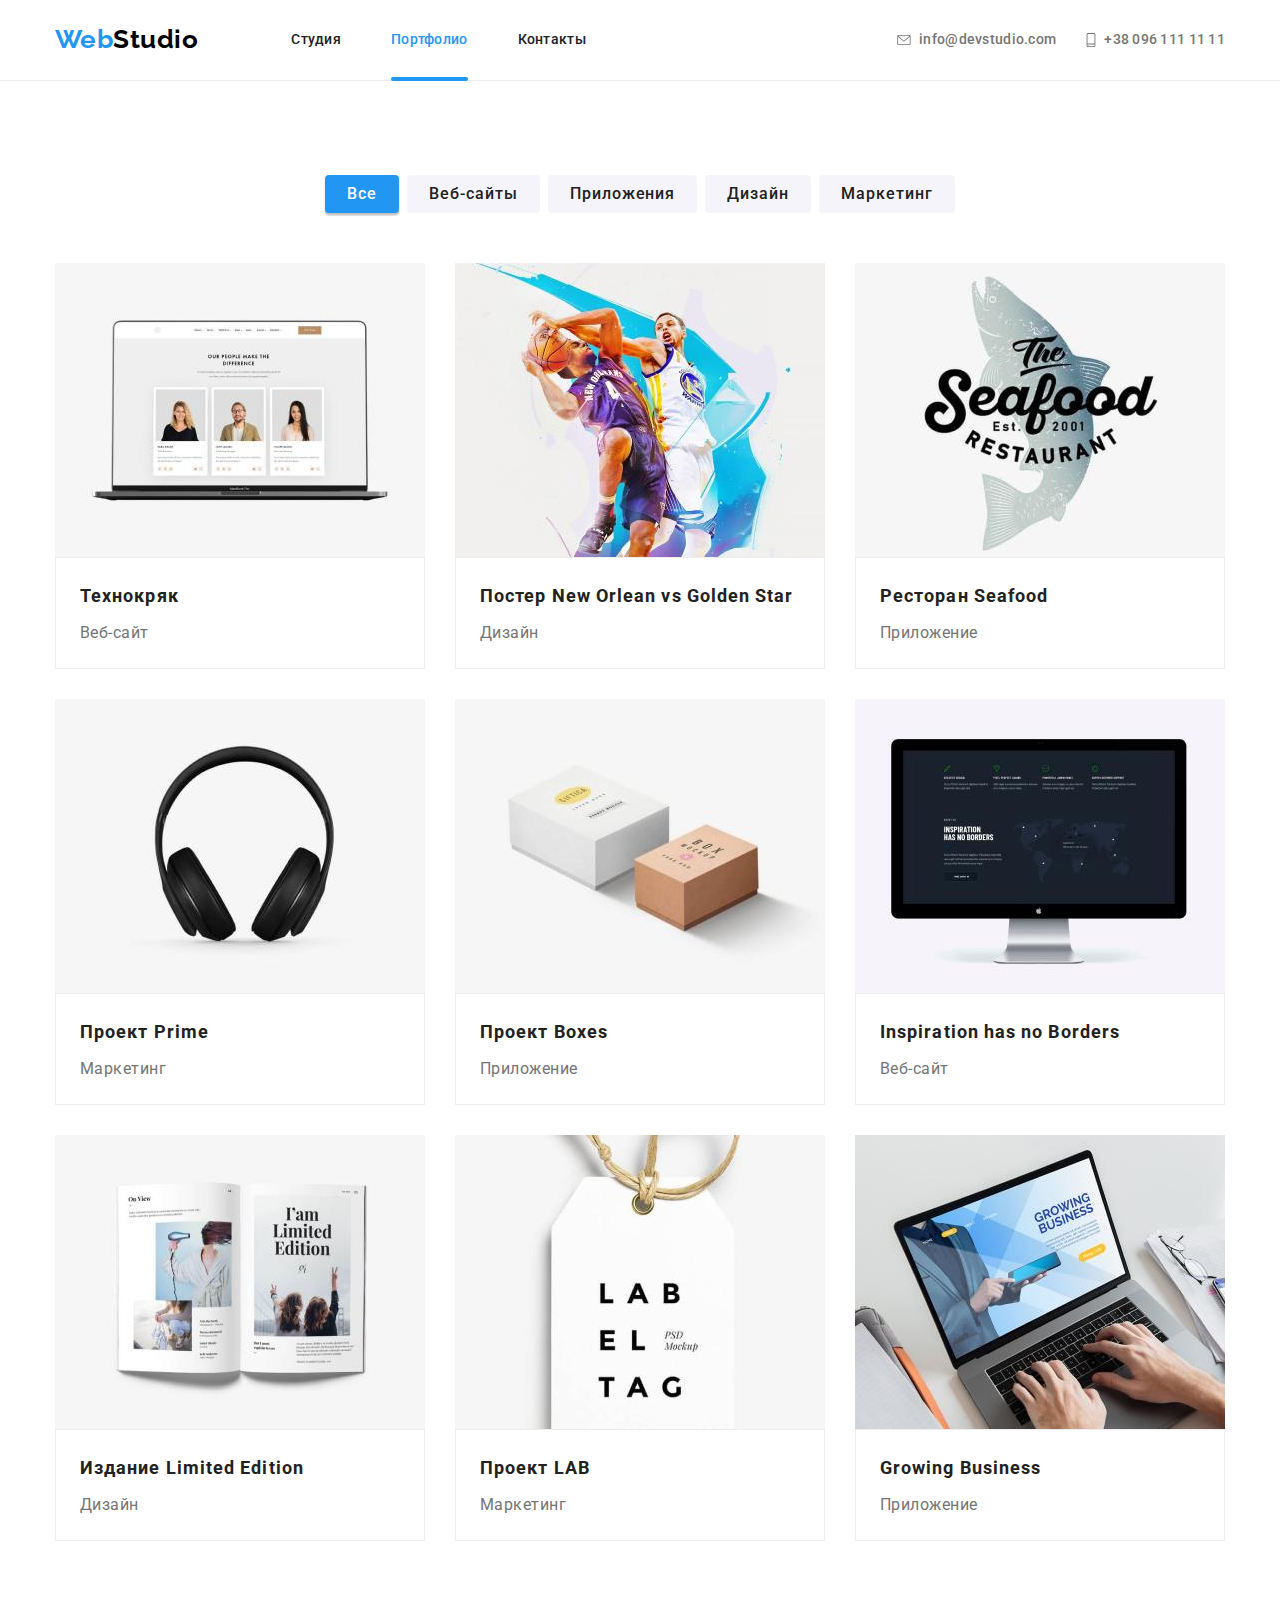
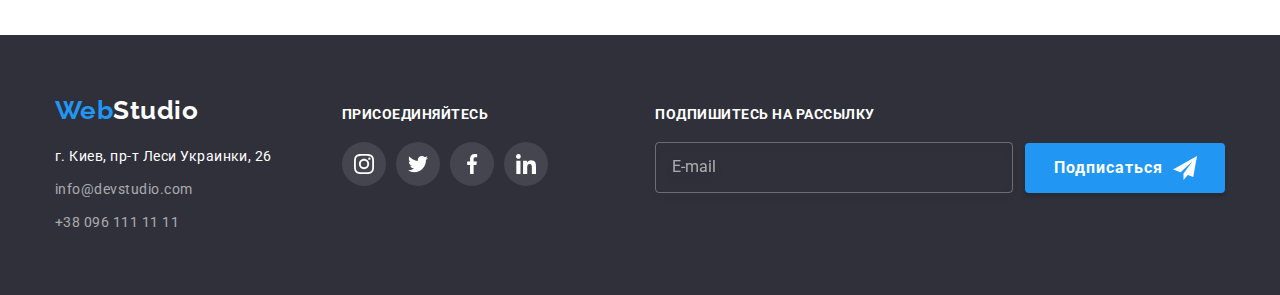
==== commit 092557f7: "Выполнена вёрстка адаптивной версии" ====
--- a/portfolio.html
+++ b/portfolio.html
@@ -47,24 +47,125 @@
             <ul class="contact-list list">
                <li class="contact-list__item">
                   <a
-                     class="contact-list__link link"
+                     class="contact-list__link contact-list__link--top link"
                      href="mailto:info@devstudio.com"
                   >
-                     <svg class="contact-list__icon" width="16" height="12">
+                     <svg
+                        class="contact-list__icon contact-list__icon--email"
+                        width="16"
+                        height="12"
+                     >
                         <use href="./images/icons.svg#icon-envelope"></use>
                      </svg>
                      info@devstudio.com
                   </a>
                </li>
                <li class="contact-list__item">
-                  <a class="contact-list__link link" href="tel:+380961111111">
-                     <svg class="contact-list__icon" width="10" height="16">
+                  <a
+                     class="contact-list__link contact-list__link--bottom link"
+                     href="tel:+380961111111"
+                  >
+                     <svg
+                        class="contact-list__icon contact-list__icon--tel"
+                        width="10"
+                        height="16"
+                     >
                         <use href="./images/icons.svg#icon-phone"></use>
                      </svg>
                      +38 096 111 11 11
                   </a>
                </li>
             </ul>
+            <button type="button" class="menu-btn menu-btn--open">
+               <svg class="menu-btn__icon" width="40" height="40">
+                  <use href="./images/icons.svg#icon-menu-open"></use>
+               </svg>
+            </button>
+         </div>
+         <div class="menu is-hidden">
+            <div class="container">
+               <div class="menu-top">
+                  <button type="button" class="menu-btn menu-btn--close">
+                     <svg class="menu-btn__icon" width="40" height="40">
+                        <use href="./images/icons.svg#icon-menu-close"></use>
+                     </svg>
+                  </button>
+                  <ul class="menu-list list">
+                     <li class="menu-list__item">
+                        <a
+                           class="menu-list__link menu-list__link--accent link"
+                           href="./index.html"
+                           >Студия</a
+                        >
+                     </li>
+                     <li class="menu-list__item">
+                        <a class="menu-list__link link" href="./portfolio.html"
+                           >Портфолио</a
+                        >
+                     </li>
+                     <li class="menu-list__item">
+                        <a class="menu-list__link link" href="">Контакты</a>
+                     </li>
+                  </ul>
+               </div>
+               <div class="menu-bottom">
+                  <ul class="menu-contact-list list">
+                     <li class="menu-contact-list__item">
+                        <a
+                           class="
+                              menu-contact-list__link
+                              menu-contact-list__link--accent
+                              link
+                           "
+                           href="mailto:info@devstudio.com"
+                           >info@devstudio.com
+                        </a>
+                     </li>
+                     <li class="menu-contact-list__item">
+                        <a
+                           class="menu-contact-list__link link"
+                           href="tel:+380961111111"
+                        >
+                           +38 096 111 11 11
+                        </a>
+                     </li>
+                  </ul>
+                  <ul class="menu-socials-list list">
+                     <li class="menu-socials-list__item">
+                        <a
+                           class="menu-socials-list__link link"
+                           href=""
+                           lang="en"
+                           >Instagram</a
+                        >
+                     </li>
+                     <li class="menu-socials-list__item">
+                        <a
+                           class="menu-socials-list__link link"
+                           href=""
+                           lang="en"
+                           >Twitter</a
+                        >
+                     </li>
+                     <li class="menu-socials-list__item">
+                        <a
+                           class="menu-socials-list__link link"
+                           href=""
+                           lang="en"
+                           >Facebook</a
+                        >
+                     </li>
+                     <li class="menu-socials-list__item">
+                        <a
+                           class="menu-socials-list__link link"
+                           href=""
+                           lang="en"
+                           >LinkedIn</a
+                        >
+                     </li>
+                  </ul>
+               </div>
+            </div>
          </div>
       </header>
       <!-- Уникальный контент страницы -->
@@ -106,19 +207,46 @@
                   <li class="portfolio-list__item portfolio-card">
                      <a href="" class="portfolio-list__link link">
                         <div class="portfolio-card__body">
-                           <img
-                              src="./images/project-1.jpg"
-                              alt="экран ноутбука"
-                              width="370"
-                           />
-                           <p class="portfolio-card__copy">
-                              Технокряк это современная площадка распространения
-                              коронавируса. Компании используют эту платформу
-                              для цифрового шпионажа и атак на защищённые
-                              сервера конкурентов.
-                           </p>
-                        </div>
-                        <div class="portfolio-card__header">
+                           <picture>
+                              <source
+                                 srcset="
+                                    ./images/project-1.jpg    1x,
+                                    ./images/project-1-2x.jpg 2x
+                                 "
+                                 media="(min-width:1200px)" />
+                              <source
+                                 srcset="
+                                    ./images/project-1-tab-1x.jpg 1x,
+                                    ./images/project-1-tab-2x.jpg 2x
+                                 "
+                                 media="(min-width:768px)" />
+                              <source
+                                 srcset="
+                                    ./images/project-1-mob-1x.jpg 1x,
+                                    ./images/project-1-mob-2x.jpg 2x
+                                 "
+                                 media="(min-width:320px)" />
+                              <img
+                                 srcset="
+                                    ./images/project-1.jpg    1x,
+                                    ./images/project-1-2x.jpg 2x
+                                 "
+                                 src="./images/project-1.jpg"
+                                 alt="экран ноутбука"
+                           /></picture>
+                           <p class="portfolio-card__copy">
+                              Технокряк это современная площадка распространения
+                              коронавируса. Компании используют эту платформу
+                              для цифрового шпионажа и атак на защищённые
+                              сервера конкурентов.
+                           </p>
+                        </div>
+                        <div
+                           class="
+                              portfolio-card__header
+                              portfolio-card__header--first
+                           "
+                        >
                            <h2 class="portfolio-card__title">Технокряк</h2>
                            <p class="portfolio-card__subtitle">Веб-сайт</p>
                         </div>
@@ -127,11 +255,33 @@
                   <li class="portfolio-list__item portfolio-card">
                      <a href="" class="portfolio-list__link link">
                         <div class="portfolio-card__body">
-                           <img
-                              src="./images/project-2.jpg"
-                              alt="два баскетболиста с мячом"
-                              width="370"
-                           />
+                           <picture>
+                              <source
+                                 srcset="
+                                    ./images/project-2.jpg    1x,
+                                    ./images/project-2-2x.jpg 2x
+                                 "
+                                 media="(min-width:1200px)" />
+                              <source
+                                 srcset="
+                                    ./images/project-2-tab-1x.jpg 1x,
+                                    ./images/project-2-tab-2x.jpg 2x
+                                 "
+                                 media="(min-width:768px)" />
+                              <source
+                                 srcset="
+                                    ./images/project-2-mob-1x.jpg 1x,
+                                    ./images/project-2-mob-2x.jpg 2x
+                                 "
+                                 media="(min-width:320px)" />
+                              <img
+                                 srcset="
+                                    ./images/project-2.jpg    1x,
+                                    ./images/project-2-2x.jpg 2x
+                                 "
+                                 src="./images/project-2.jpg"
+                                 alt="два баскетболиста с мячом"
+                           /></picture>
                            <p class="portfolio-card__copy">
                               Технокряк это современная площадка распространения
                               коронавируса. Компании используют эту платформу
@@ -151,11 +301,33 @@
                   <li class="portfolio-list__item portfolio-card">
                      <a href="" class="portfolio-list__link link">
                         <div class="portfolio-card__body">
-                           <img
-                              src="./images/project-3.jpg"
-                              alt="надпись с фоном в виде рыбы"
-                              width="370"
-                           />
+                           <picture>
+                              <source
+                                 srcset="
+                                    ./images/project-3.jpg    1x,
+                                    ./images/project-3-2x.jpg 2x
+                                 "
+                                 media="(min-width:1200px)" />
+                              <source
+                                 srcset="
+                                    ./images/project-3-tab-1x.jpg 1x,
+                                    ./images/project-3-tab-2x.jpg 2x
+                                 "
+                                 media="(min-width:768px)" />
+                              <source
+                                 srcset="
+                                    ./images/project-3-mob-1x.jpg 1x,
+                                    ./images/project-3-mob-2x.jpg 2x
+                                 "
+                                 media="(min-width:320px)" />
+                              <img
+                                 srcset="
+                                    ./images/project-3.jpg    1x,
+                                    ./images/project-3-2x.jpg 2x
+                                 "
+                                 src="./images/project-3.jpg"
+                                 alt="надпись с фоном в виде рыбы"
+                           /></picture>
                            <p class="portfolio-card__copy">
                               Технокряк это современная площадка распространения
                               коронавируса. Компании используют эту платформу
@@ -175,11 +347,33 @@
                   <li class="portfolio-list__item portfolio-card">
                      <a href="" class="portfolio-list__link link">
                         <div class="portfolio-card__body">
-                           <img
-                              src="./images/project-4.jpg"
-                              alt="наушники"
-                              width="370"
-                           />
+                           <picture>
+                              <source
+                                 srcset="
+                                    ./images/project-4.jpg    1x,
+                                    ./images/project-4-2x.jpg 2x
+                                 "
+                                 media="(min-width:1200px)" />
+                              <source
+                                 srcset="
+                                    ./images/project-4-tab-1x.jpg 1x,
+                                    ./images/project-4-tab-2x.jpg 2x
+                                 "
+                                 media="(min-width:768px)" />
+                              <source
+                                 srcset="
+                                    ./images/project-4-mob-1x.jpg 1x,
+                                    ./images/project-4-mob-2x.jpg 2x
+                                 "
+                                 media="(min-width:320px)" />
+                              <img
+                                 srcset="
+                                    ./images/project-4.jpg    1x,
+                                    ./images/project-4-2x.jpg 2x
+                                 "
+                                 src="./images/project-4.jpg"
+                                 alt="наушники"
+                           /></picture>
                            <p class="portfolio-card__copy">
                               Технокряк это современная площадка распространения
                               коронавируса. Компании используют эту платформу
@@ -199,11 +393,33 @@
                   <li class="portfolio-list__item portfolio-card">
                      <a href="" class="portfolio-list__link link">
                         <div class="portfolio-card__body">
-                           <img
-                              src="./images/project-5.jpg"
-                              alt="коробки"
-                              width="370"
-                           />
+                           <picture>
+                              <source
+                                 srcset="
+                                    ./images/project-5.jpg    1x,
+                                    ./images/project-5-2x.jpg 2x
+                                 "
+                                 media="(min-width:1200px)" />
+                              <source
+                                 srcset="
+                                    ./images/project-5-tab-1x.jpg 1x,
+                                    ./images/project-5-tab-2x.jpg 2x
+                                 "
+                                 media="(min-width:768px)" />
+                              <source
+                                 srcset="
+                                    ./images/project-5-mob-1x.jpg 1x,
+                                    ./images/project-5-mob-2x.jpg 2x
+                                 "
+                                 media="(min-width:320px)" />
+                              <img
+                                 srcset="
+                                    ./images/project-5.jpg    1x,
+                                    ./images/project-5-2x.jpg 2x
+                                 "
+                                 src="./images/project-5.jpg"
+                                 alt="коробки"
+                           /></picture>
                            <p class="portfolio-card__copy">
                               Технокряк это современная площадка распространения
                               коронавируса. Компании используют эту платформу
@@ -223,11 +439,33 @@
                   <li class="portfolio-list__item portfolio-card">
                      <a href="" class="portfolio-list__link link">
                         <div class="portfolio-card__body">
-                           <img
-                              src="./images/project-6.jpg"
-                              alt="монитор"
-                              width="370"
-                           />
+                           <picture>
+                              <source
+                                 srcset="
+                                    ./images/project-6.jpg    1x,
+                                    ./images/project-6-2x.jpg 2x
+                                 "
+                                 media="(min-width:1200px)" />
+                              <source
+                                 srcset="
+                                    ./images/project-6-tab-1x.jpg 1x,
+                                    ./images/project-6-tab-2x.jpg 2x
+                                 "
+                                 media="(min-width:768px)" />
+                              <source
+                                 srcset="
+                                    ./images/project-6-mob-1x.jpg 1x,
+                                    ./images/project-6-mob-2x.jpg 2x
+                                 "
+                                 media="(min-width:320px)" />
+                              <img
+                                 srcset="
+                                    ./images/project-6.jpg    1x,
+                                    ./images/project-6-2x.jpg 2x
+                                 "
+                                 src="./images/project-6.jpg"
+                                 alt="монитор"
+                           /></picture>
                            <p class="portfolio-card__copy">
                               Технокряк это современная площадка распространения
                               коронавируса. Компании используют эту платформу
@@ -246,11 +484,33 @@
                   <li class="portfolio-list__item portfolio-card">
                      <a href="" class="portfolio-list__link link">
                         <div class="portfolio-card__body">
-                           <img
-                              src="./images/project-7.jpg"
-                              alt="разворот журнала"
-                              width="370"
-                           />
+                           <picture>
+                              <source
+                                 srcset="
+                                    ./images/project-7.jpg    1x,
+                                    ./images/project-7-2x.jpg 2x
+                                 "
+                                 media="(min-width:1200px)" />
+                              <source
+                                 srcset="
+                                    ./images/project-7-tab-1x.jpg 1x,
+                                    ./images/project-7-tab-2x.jpg 2x
+                                 "
+                                 media="(min-width:768px)" />
+                              <source
+                                 srcset="
+                                    ./images/project-7-mob-1x.jpg 1x,
+                                    ./images/project-7-mob-2x.jpg 2x
+                                 "
+                                 media="(min-width:320px)" />
+                              <img
+                                 srcset="
+                                    ./images/project-7.jpg    1x,
+                                    ./images/project-7-2x.jpg 2x
+                                 "
+                                 src="./images/project-7.jpg"
+                                 alt="разворот журнала"
+                           /></picture>
                            <p class="portfolio-card__copy">
                               Технокряк это современная площадка распространения
                               коронавируса. Компании используют эту платформу
@@ -270,11 +530,33 @@
                   <li class="portfolio-list__item portfolio-card">
                      <a href="" class="portfolio-list__link link">
                         <div class="portfolio-card__body">
-                           <img
-                              src="./images/project-8.jpg"
-                              alt="белая бирка"
-                              width="370"
-                           />
+                           <picture>
+                              <source
+                                 srcset="
+                                    ./images/project-8.jpg    1x,
+                                    ./images/project-8-2x.jpg 2x
+                                 "
+                                 media="(min-width:1200px)" />
+                              <source
+                                 srcset="
+                                    ./images/project-8-tab-1x.jpg 1x,
+                                    ./images/project-8-tab-2x.jpg 2x
+                                 "
+                                 media="(min-width:768px)" />
+                              <source
+                                 srcset="
+                                    ./images/project-8-mob-1x.jpg 1x,
+                                    ./images/project-8-mob-2x.jpg 2x
+                                 "
+                                 media="(min-width:320px)" />
+                              <img
+                                 srcset="
+                                    ./images/project-8.jpg    1x,
+                                    ./images/project-8-2x.jpg 2x
+                                 "
+                                 src="./images/project-8.jpg"
+                                 alt="белая бирка"
+                           /></picture>
                            <p class="portfolio-card__copy">
                               Технокряк это современная площадка распространения
                               коронавируса. Компании используют эту платформу
@@ -294,11 +576,33 @@
                   <li class="portfolio-list__item portfolio-card">
                      <a href="" class="portfolio-list__link link">
                         <div class="portfolio-card__body">
-                           <img
-                              src="./images/project-9.jpg"
-                              alt="человек работает за ноутбуком"
-                              width="370"
-                           />
+                           <picture>
+                              <source
+                                 srcset="
+                                    ./images/project-9.jpg    1x,
+                                    ./images/project-9-2x.jpg 2x
+                                 "
+                                 media="(min-width:1200px)" />
+                              <source
+                                 srcset="
+                                    ./images/project-9-tab-1x.jpg 1x,
+                                    ./images/project-9-tab-2x.jpg 2x
+                                 "
+                                 media="(min-width:768px)" />
+                              <source
+                                 srcset="
+                                    ./images/project-9-mob-1x.jpg 1x,
+                                    ./images/project-9-mob-2x.jpg 2x
+                                 "
+                                 media="(min-width:320px)" />
+                              <img
+                                 srcset="
+                                    ./images/project-9.jpg    1x,
+                                    ./images/project-9-2x.jpg 2x
+                                 "
+                                 src="./images/project-9.jpg"
+                                 alt="человек работает за ноутбуком"
+                           /></picture>
                            <p class="portfolio-card__copy">
                               Технокряк это современная площадка распространения
                               коронавируса. Компании используют эту платформу
@@ -320,74 +624,82 @@
       </main>
       <footer class="footer">
          <div class="container container--footer">
-            <div class="wrap wrap--left">
-               <a class="logo logo--footer link" href="./index.html">
-                  <span class="accent">Web</span>Studio</a
-               >
-               <address class="footer-address">
-                  <ul class="address-list list">
-                     <li class="address-list__item">
-                        <a
-                           class="
-                              address-list__link address-list__link--map
-                              link
-                           "
-                           href="https://goo.gl/maps/WgoKR5kKBHzv3oiY9"
-                           target="_blank"
-                           rel="noopener noreferrer"
-                        >
-                           г. Киев, пр-т Леси Украинки, 26
+            <div class="wrap wrap--top">
+               <div class="wrap wrap--left">
+                  <a class="logo logo--footer link" href="./index.html">
+                     <span class="accent">Web</span>Studio</a
+                  >
+                  <address class="footer-address">
+                     <ul class="address-list list">
+                        <li class="address-list__item">
+                           <a
+                              class="
+                                 address-list__link address-list__link--map
+                                 link
+                              "
+                              href="https://goo.gl/maps/WgoKR5kKBHzv3oiY9"
+                              target="_blank"
+                              rel="noopener noreferrer"
+                           >
+                              г. Киев, пр-т Леси Украинки, 26
+                           </a>
+                        </li>
+                        <li class="address-list__item">
+                           <a
+                              class="address-list__link link"
+                              href="mailto:info@devstudio.com"
+                              >info@devstudio.com</a
+                           >
+                        </li>
+                        <li class="address-list__item">
+                           <a
+                              class="address-list__link link"
+                              href="tel:+380961111111"
+                              >+38 096 111 11 11</a
+                           >
+                        </li>
+                     </ul>
+                  </address>
+               </div>
+               <div class="wrap wrap--centre">
+                  <p class="join__title">присоединяйтесь</p>
+                  <ul class="footer__socials socials list">
+                     <li class="socials__item">
+                        <a href="" class="socials__link socials__link--footer">
+                           <svg class="socials__icon" width="20" height="20">
+                              <use
+                                 href="./images/icons.svg#icon-instagram"
+                              ></use>
+                           </svg>
                         </a>
                      </li>
-                     <li class="address-list__item">
-                        <a
-                           class="address-list__link link"
-                           href="mailto:info@devstudio.com"
-                           >info@devstudio.com</a
-                        >
-                     </li>
-                     <li class="address-list__item">
-                        <a
-                           class="address-list__link link"
-                           href="tel:+380961111111"
-                           >+38 096 111 11 11</a
-                        >
+                     <li class="socials__item">
+                        <a href="" class="socials__link socials__link--footer">
+                           <svg class="socials__icon" width="20" height="20">
+                              <use href="./images/icons.svg#icon-twitter"></use>
+                           </svg>
+                        </a>
+                     </li>
+                     <li class="socials__item">
+                        <a href="" class="socials__link socials__link--footer">
+                           <svg class="socials__icon" width="20" height="20">
+                              <use
+                                 href="./images/icons.svg#icon-facebook"
+                              ></use>
+                           </svg>
+                        </a>
+                     </li>
+                     <li class="socials__item">
+                        <a href="" class="socials__link socials__link--footer">
+                           <svg class="socials__icon" width="20" height="20">
+                              <use
+                                 href="./images/icons.svg#icon-linkedin"
+                              ></use>
+                           </svg>
+                        </a>
                      </li>
                   </ul>
-               </address>
-            </div>
-            <div class="wrap wrap--centre">
-               <p class="join__title">присоединяйтесь</p>
-               <ul class="footer__socials socials list">
-                  <li class="socials__item">
-                     <a href="" class="socials__link socials__link--footer">
-                        <svg class="socials__icon" width="20" height="20">
-                           <use href="./images/icons.svg#icon-instagram"></use>
-                        </svg>
-                     </a>
-                  </li>
-                  <li class="socials__item">
-                     <a href="" class="socials__link socials__link--footer">
-                        <svg class="socials__icon" width="20" height="20">
-                           <use href="./images/icons.svg#icon-twitter"></use>
-                        </svg>
-                     </a>
-                  </li>
-                  <li class="socials__item">
-                     <a href="" class="socials__link socials__link--footer">
-                        <svg class="socials__icon" width="20" height="20">
-                           <use href="./images/icons.svg#icon-facebook"></use>
-                        </svg>
-                     </a>
-                  </li>
-                  <li class="socials__item">
-                     <a href="" class="socials__link socials__link--footer">
-                        <svg class="socials__icon" width="20" height="20">
-                           <use href="./images/icons.svg#icon-linkedin"></use>
-                        </svg>
-                     </a>
-                  </li>
-               </ul>
+               </div>
             </div>
             <div class="wrap wrap--right">
                <p class="subscribe__title">Подпишитесь на рассылку</p>
@@ -408,5 +720,6 @@
             </div>
          </div>
       </footer>
+      <script src="./js/menu.js"></script>
    </body>
 </html>
--- a/css/main.min.css
+++ b/css/main.min.css
@@ -1,2 +1,2 @@
-:root{--main-text-color: #757575;--main-title-color: #212121;--main-logo-color: #000000;--accent-color: #2196f3;--secondary-title-color: #ffffff;--third-link-color: rgba(255, 255, 255, 0.6);--secondary-bgr-color: #2f303a;--team-bgr-color: #f5f4fa;--border-color: #ececec;--transition-duration: 250ms;--transition-timing-function: cubic-bezier(0.4, 0, 0.2, 1)}body{font-family:"Roboto", sans-serif;letter-spacing:0.03em;color:var(--main-title-color);background-color:var(--secondary-title-color)}p,h1,h2,h3,h4,h5,h6{margin:0}ul{margin:0;padding:0}img{display:block;max-width:100%;height:auto}.list{list-style:none}.link{text-decoration:none}.container{width:1200px;padding-left:15px;padding-right:15px;margin:0 auto}.container--header{display:flex;align-items:center}.container--footer{display:flex;align-items:baseline}.section{padding-top:94px;padding-bottom:94px}.logo{font-family:Raleway;font-weight:700;font-size:26px;line-height:1.19}.logo--header{margin-right:93px;padding-top:24px;padding-bottom:24px;color:var(--main-logo-color)}.logo--footer{display:block;margin-bottom:20px;color:var(--secondary-title-color)}.socials{display:flex;justify-content:center;align-items:center}.socials__item{width:44px;height:44px}.socials__item:not(:last-child){margin-right:10px}.socials__link{display:flex;align-items:center;justify-content:center;width:100%;height:100%;border-radius:50%}.socials__link--team{background-color:var(--secondary-title-color);color:#afb1b8;transition:color var(--transition-duration) var(--transition-timing-function),background-color var(--transition-duration) var(--transition-timing-function)}.socials__link--team:hover,.socials__link--team:focus{background-color:var(--accent-color);color:var(--secondary-title-color)}.socials__icon{fill:currentColor}.socials__link--footer{background-color:rgba(255,255,255,0.1);color:var(--secondary-title-color);transition:background-color var(--transition-duration) var(--transition-timing-function)}.socials__link--footer:hover,.socials__link--footer:focus{background-color:var(--accent-color)}.button{font-family:inherit;font-weight:700;font-size:16px;line-height:1.87;letter-spacing:0.06em;color:var(--secondary-title-color);background-color:var(--accent-color);box-shadow:0px 4px 4px rgba(0,0,0,0.15);cursor:pointer;border:0;border-radius:4px}.button--hero{padding:10px 32px}.button--modal{padding:10px 55px 10px 56px}.button--footer{position:relative;padding:10px 62px 10px 29px}.button__icon{position:absolute;top:50%;right:28px;transform:translateY(-50%);height:24px;fill:var(--secondary-title-color)}.button--portfolio{padding:6px 22px;font-weight:500;line-height:1.62;text-align:center;color:var(--main-title-color);background-color:var(--team-bgr-color);box-shadow:none;transition:color var(--transition-duration) var(--transition-timing-function),background-color var(--transition-duration) var(--transition-timing-function),box-shadow var(--transition-duration) var(--transition-timing-function)}.button--portfolio:hover,.button--portfolio:focus{color:var(--secondary-title-color);background-color:var(--accent-color);box-shadow:0px 3px 1px rgba(0,0,0,0.1),0px 1px 2px rgba(0,0,0,0.08),0px 2px 2px rgba(0,0,0,0.12)}.button--current{color:var(--secondary-title-color);background-color:var(--accent-color);box-shadow:0px 3px 1px rgba(0,0,0,0.1),0px 1px 2px rgba(0,0,0,0.08),0px 2px 2px rgba(0,0,0,0.12)}.backdrop{position:fixed;z-index:1;top:0;left:0;width:100vw;height:100vh;background:rgba(0,0,0,0.2);opacity:1;transition:opacity var(--transition-duration) var(--transition-timing-function),visibility var(--transition-duration) var(--transition-timing-function)}.backdrop.is-hidden{visibility:hidden;opacity:0;pointer-events:none}.modal{position:absolute;top:50%;left:50%;min-width:528px;min-height:581px;padding:40px;text-align:center;transform:translate(-50%, -50%) scale(1);transition:transform var(--transition-duration) var(--transition-timing-function);background:var(--secondary-title-color);box-shadow:0px 1px 3px rgba(0,0,0,0.12),0px 1px 1px rgba(0,0,0,0.14),0px 2px 1px rgba(0,0,0,0.2);border-radius:4px}.backdrop.is-hidden .modal{transform:translate(-50%, -50%) scale(0.9)}.modal__title{font-weight:700;font-size:20px;line-height:1.15;margin-bottom:12px}.btn-close{position:absolute;right:8px;top:8px;display:flex;align-items:center;justify-content:center;width:30px;height:30px;background:var(--secondary-title-color);border:1px solid rgba(0,0,0,0.1);border-radius:50%;cursor:pointer}.btn-close__icon{fill:var(--main-logo-color);transition:fill var(--transition-duration) var(--transition-timing-function)}.btn-close:hover .btn-close__icon,.btn-close:focus .btn-close__icon{fill:var(--accent-color)}.contact-form__label{display:block;margin-bottom:4px;text-align:start;font-size:12px;line-height:1.17;letter-spacing:0.01em;color:var(--main-text-color)}.contact-form__input-wrap{position:relative;margin-bottom:10px}.contact-form__input{display:inline-block;width:100%;height:40px;padding:12px 42px;border:1px solid rgba(33,33,33,0.2);border-radius:4px;outline:none;cursor:pointer;transition:border-color var(--transition-duration) var(--transition-timing-function)}.contact-form__input:focus{border-color:var(--accent-color)}.contact-form__icon{position:absolute;top:50%;left:15px;transform:translateY(-50%);fill:var(--main-title-color);transition:fill var(--transition-duration) var(--transition-timing-function)}.contact-form__input:focus+.contact-form__icon{fill:var(--accent-color)}.contact-form__comment{display:block;padding:12px 16px;margin-bottom:20px;width:100%;height:120px;resize:none;border:1px solid rgba(33,33,33,0.2);border-radius:4px;outline:none;cursor:pointer;transition:border-color var(--transition-duration) var(--transition-timing-function)}.contact-form__comment:focus{border-color:var(--accent-color)}.contact-form__comment::placeholder{font-size:12px;line-height:1.17;letter-spacing:0.01em;color:rgba(117,117,117,0.5)}.policy-form__label{position:relative;display:flex;justify-content:center;align-items:center;margin-bottom:30px;font-size:14px;line-height:1.71;color:var(--main-text-color)}.policy-form__label a{color:var(--accent-color);text-decoration-skip-ink:none}.policy-form__label span{display:flex;align-items:center;justify-content:center;margin-right:8.38px;width:16px;height:15px;border:2px solid var(--main-title-color);border-radius:2px}.policy-form__label:hover span{border-color:var(--accent-color)}.policy-form__checkbox:focus+.policy-form__label span{border-color:var(--accent-color)}.policy-form__icon{fill:transparent}.policy-form__icon:hover{cursor:pointer}.policy-form__checkbox:checked+.policy-form__label .policy-form__icon{fill:var(--secondary-title-color)}.policy-form__checkbox:checked+.policy-form__label span{background-color:var(--accent-color);border:none}.subscribe-form{display:flex;justify-content:space-between;align-items:center}.subscribe-form__input{width:358px;height:50px;padding:15px 16px;margin-right:12px;border:1px solid rgba(255,255,255,0.3);box-sizing:border-box;filter:drop-shadow(0px 4px 4px rgba(0,0,0,0.15));border-radius:4px;color:var(--secondary-title-color);background-color:transparent}.subscribe-form__input::placeholder{color:var(--third-link-color)}.visually-hidden{position:absolute;white-space:nowrap;width:1px;height:1px;overflow:hidden;border:0;padding:0;clip:rect(0 0 0 0);clip-path:inset(50%);margin:-1px}.header{border-bottom:1px solid var(--border-color)}.accent{color:var(--accent-color)}.nav,.nav-list,.contact-list__link{display:flex;align-items:center}.nav-list__item:not(:last-child),.contact-list__item:not(:last-child){margin-right:50px}.nav-list__item{position:relative}.nav-list__link{display:block;padding-top:32px;padding-bottom:32px;font-weight:500;font-size:14px;line-height:1.14;letter-spacing:0.02em;color:var(--main-title-color);transition:color var(--transition-duration) var(--transition-timing-function)}.nav-list__link:hover,.nav-list__link:focus{color:var(--accent-color)}.nav-list__link--accent{color:var(--accent-color)}.nav-list__link--accent::after{content:'';position:absolute;bottom:-1px;right:0;width:100%;height:4px;background:var(--accent-color);border-radius:2px}.contact-list{display:flex;margin-left:auto}.contact-list__link{font-weight:500;font-size:14px;line-height:1.14;letter-spacing:0.02em;color:var(--main-text-color);padding-top:32px;padding-bottom:32px;transition:color var(--transition-duration) var(--transition-timing-function)}.contact-list__link:hover,.contact-list__link:focus{color:var(--accent-color)}.contact-list__icon{fill:currentColor;margin-right:10px}.hero{background-color:var(--secondary-bgr-color);text-align:center;padding-top:200px;padding-bottom:200px}.hero__overlay{height:600px;max-width:1600px;margin-left:auto;margin-right:auto;background-image:linear-gradient(rgba(47,48,58,0.4), rgba(47,48,58,0.4)),url(../images/hero.jpg);background-size:cover;background-repeat:no-repeat;background-position:center}.hero__title{font-weight:900;font-size:44px;line-height:1.36;text-align:center;letter-spacing:0.06em;text-transform:uppercase;color:var(--secondary-title-color);margin-bottom:30px}.advantage-list{display:flex}.advantage-list__item{width:270px}.advantage-list__item:not(:last-child){margin-right:30px}.advantage-list__wrap{display:flex;align-items:center;justify-content:center;width:270px;height:120px;margin-bottom:30px;background:var(--team-bgr-color);border-radius:4px}.advantage-list__title{font-size:14px;line-height:1.14;text-transform:uppercase;margin-bottom:10px}.advantage-list__text{font-size:14px;line-height:1.71;color:var(--main-text-color)}.offers{padding-top:0}.offers__title{font-size:36px;line-height:1.17;text-align:center;margin-bottom:50px}.offers-list{display:flex}.offers-list__item{position:relative}.offers-list__item:not(:last-child){margin-right:30px}.offers-list__text{position:absolute;bottom:0;width:100%;height:70px;display:flex;align-items:center;justify-content:center;font-weight:700;font-size:14px;line-height:1.14;text-align:center;text-transform:uppercase;background:rgba(47,48,58,0.8);color:var(--secondary-title-color)}.team{background-color:var(--team-bgr-color)}.team__title{font-size:36px;line-height:1.17;text-align:center;margin-bottom:50px}.team-list{display:flex;margin-right:-30px}.team-list__item{margin-right:30px}.team-card{border-radius:0px 0px 4px 4px;background:#ffffff;box-shadow:0px 1px 3px rgba(0,0,0,0.12),0px 1px 1px rgba(0,0,0,0.14),0px 2px 1px rgba(0,0,0,0.2)}.team-card__header{padding-top:30px;padding-bottom:30px}.team-card__title{font-weight:500;font-size:16px;line-height:1.19;text-align:center;margin-bottom:10px}.team-card__subtitle{font-size:16px;line-height:1.19;text-align:center;color:var(--main-text-color);margin-bottom:16px}.clients__title{font-size:36px;line-height:1.17;text-align:center;margin-bottom:50px}.clients-list{display:flex;justify-content:center}.clients-list__item{width:170px;height:92px}.clients-list__item:not(:last-child){margin-right:30px}.clients-list__link{display:flex;align-items:center;justify-content:center;border:1px solid #afb1b8;border-radius:4px;width:100%;height:100%;color:#afb1b8;transition:color var(--transition-duration) var(--transition-timing-function),border var(--transition-duration) var(--transition-timing-function)}.clients-list__link:hover,.clients-list__link:focus{color:var(--accent-color);border:1px solid var(--accent-color)}.clients-list__icon{fill:currentColor}.filter-list{display:flex;justify-content:center;margin-bottom:50px}.filter-list__item:not(:last-child){margin-right:8px}.portfolio-list{display:flex;flex-wrap:wrap;margin-right:-30px;margin-bottom:-30px}.portfolio-list__item{flex-basis:calc(100% / 3 - 30px);margin-right:30px;margin-bottom:30px}.portfolio-list__link{display:block;transition:box-shadow var(--transition-duration) var(--transition-timing-function)}.portfolio-list__link:hover,.portfolio-list__link:focus{box-shadow:0px 1px 1px rgba(0,0,0,0.12),0px 4px 4px rgba(0,0,0,0.06),1px 4px 6px rgba(0,0,0,0.16)}.portfolio-card__body{position:relative;overflow:hidden}.portfolio-card__copy{position:absolute;height:100%;padding:63px 24px;transform:translateY(0);transition:transform var(--transition-duration) var(--transition-timing-function);font-size:18px;line-height:1.56;color:var(--secondary-title-color);background:rgba(33,150,243,0.9)}.portfolio-list__link:hover .portfolio-card__copy,.portfolio-list__link:focus .portfolio-card__copy{transform:translateY(-100%)}.portfolio-card__header{background:var(--secondary-title-color);border:1px solid #eeeeee;padding:20px 24px}.portfolio-card__title{font-size:18px;line-height:2;letter-spacing:0.06em;color:var(--main-title-color);margin-bottom:4px}.portfolio-card__subtitle{font-size:16px;line-height:1.87;color:var(--main-text-color)}.footer{background-color:var(--secondary-bgr-color);padding-top:60px;padding-bottom:60px}.wrap--left{margin-right:70px}.footer-address{font-style:normal;font-size:14px;line-height:1.71}.address-list__item:not(:last-child){margin-bottom:9px}.address-list__link{color:var(--third-link-color);transition:color var(--transition-duration) var(--transition-timing-function)}.address-list__link:hover,.address-list__link:focus{color:var(--accent-color)}.address-list__link--map{color:var(--secondary-title-color)}.wrap--centre{margin-right:auto}.join__title,.subscribe__title{font-weight:700;font-size:14px;line-height:1.14;text-transform:uppercase;color:var(--secondary-title-color);margin-bottom:20px}
+:root{--main-text-color: #757575;--main-title-color: #212121;--main-logo-color: #000000;--accent-color: #2196f3;--secondary-title-color: #ffffff;--third-link-color: rgba(255, 255, 255, 0.6);--secondary-bgr-color: #2f303a;--team-bgr-color: #f5f4fa;--border-color: #ececec;--transition-duration: 250ms;--transition-timing-function: cubic-bezier(0.4, 0, 0.2, 1)}body{font-family:"Roboto", sans-serif;letter-spacing:0.03em;color:var(--main-title-color);background-color:var(--secondary-title-color)}p,h1,h2,h3,h4,h5,h6{margin:0}ul{margin:0;padding:0}img{display:block;max-width:100%;height:auto}.list{list-style:none}.link{text-decoration:none}.container{width:100%;padding-left:15px;padding-right:15px;margin:0 auto}@media screen and (min-width: 480px){.container{width:480px}}@media screen and (min-width: 768px){.container{width:768px}}@media screen and (min-width: 1200px){.container{width:1200px}}.container--header{display:flex;align-items:center}.container--footer{text-align:center}@media screen and (min-width: 768px) and (max-width: 1199px){.container--footer{padding-left:76px;padding-right:89px}}@media screen and (min-width: 1200px){.container--footer{display:flex;align-items:baseline;justify-content:space-between}}.section{padding-top:60px;padding-bottom:60px}@media screen and (min-width: 1200px){.section{padding-top:94px;padding-bottom:94px}}.logo{font-family:Raleway;font-weight:700;font-size:24px;line-height:1.17}@media screen and (min-width: 1200px){.logo{font-size:26px;line-height:1.19}}.logo--header{margin-right:auto;padding-top:16px;padding-bottom:16px;color:var(--main-logo-color)}@media screen and (min-width: 768px){.logo--header{margin-right:88px;padding-top:26px;padding-bottom:26px}}@media screen and (min-width: 1200px){.logo--header{margin-right:93px;padding-top:24px;padding-bottom:25px}}.logo--footer{display:block;margin-bottom:20px;color:var(--secondary-title-color)}.socials{display:flex;justify-content:center;align-items:center}.socials__item{width:44px;height:44px}.socials__item:not(:last-child){margin-right:10px}.socials__link{display:flex;align-items:center;justify-content:center;width:100%;height:100%;border-radius:50%}.socials__link--team{background-color:var(--secondary-title-color);color:#afb1b8;transition:color var(--transition-duration) var(--transition-timing-function),background-color var(--transition-duration) var(--transition-timing-function)}.socials__link--team:hover,.socials__link--team:focus{background-color:var(--accent-color);color:var(--secondary-title-color)}.socials__icon{fill:currentColor}.socials__link--footer{background-color:rgba(255,255,255,0.1);color:var(--secondary-title-color);transition:background-color var(--transition-duration) var(--transition-timing-function)}.socials__link--footer:hover,.socials__link--footer:focus{background-color:var(--accent-color)}.button{font-family:inherit;font-weight:700;font-size:16px;line-height:1.87;letter-spacing:0.06em;color:var(--secondary-title-color);background-color:var(--accent-color);box-shadow:0px 4px 4px rgba(0,0,0,0.15);cursor:pointer;border:0;border-radius:4px}.button--hero{padding:10px 32px}.button--modal{padding:10px 55px 10px 56px}.button--footer{position:relative;padding:10px 62px 10px 29px}.button__icon{position:absolute;top:50%;right:28px;transform:translateY(-50%);height:24px;fill:var(--secondary-title-color)}.button--portfolio{padding:6px 22px;font-weight:500;line-height:1.62;text-align:center;color:var(--main-title-color);background-color:var(--team-bgr-color);box-shadow:none;transition:color var(--transition-duration) var(--transition-timing-function),background-color var(--transition-duration) var(--transition-timing-function),box-shadow var(--transition-duration) var(--transition-timing-function)}.button--portfolio:hover,.button--portfolio:focus{color:var(--secondary-title-color);background-color:var(--accent-color);box-shadow:0px 3px 1px rgba(0,0,0,0.1),0px 1px 2px rgba(0,0,0,0.08),0px 2px 2px rgba(0,0,0,0.12)}.button--current{color:var(--secondary-title-color);background-color:var(--accent-color);box-shadow:0px 3px 1px rgba(0,0,0,0.1),0px 1px 2px rgba(0,0,0,0.08),0px 2px 2px rgba(0,0,0,0.12)}.backdrop{position:fixed;z-index:1;top:0;left:0;width:100vw;height:100vh;background:rgba(0,0,0,0.2);opacity:1;transition:opacity var(--transition-duration) var(--transition-timing-function),visibility var(--transition-duration) var(--transition-timing-function)}.is-hidden{visibility:hidden;opacity:0;pointer-events:none}.modal{position:absolute;top:50%;left:50%;width:450px;padding:40px;text-align:center;transform:translate(-50%, -50%) scale(1);transition:transform var(--transition-duration) var(--transition-timing-function);background:var(--secondary-title-color);box-shadow:0px 1px 3px rgba(0,0,0,0.12),0px 1px 1px rgba(0,0,0,0.14),0px 2px 1px rgba(0,0,0,0.2);border-radius:4px}.backdrop.is-hidden .modal{transform:translate(-50%, -50%) scale(0.9)}.modal__title{font-weight:700;font-size:20px;line-height:1.5;margin-bottom:12px}@media screen and (min-width: 1200px){.modal__title{line-height:1.15}}@media screen and (min-width: 1200px){.modal{width:528px}}.btn-close{position:absolute;right:8px;top:8px;display:flex;align-items:center;justify-content:center;width:30px;height:30px;background:var(--secondary-title-color);border:1px solid rgba(0,0,0,0.1);border-radius:50%;cursor:pointer}.btn-close__icon{fill:var(--main-logo-color);transition:fill var(--transition-duration) var(--transition-timing-function)}.btn-close:hover .btn-close__icon,.btn-close:focus .btn-close__icon{fill:var(--accent-color)}.contact-form__label{display:block;margin-bottom:4px;text-align:start;font-size:12px;line-height:1.17;letter-spacing:0.01em;color:var(--main-text-color)}.contact-form__input-wrap{position:relative;margin-bottom:10px}.contact-form__input{width:100%;box-sizing:border-box;padding:10px 42px;border:1px solid rgba(33,33,33,0.2);border-radius:4px;outline:none;cursor:pointer;line-height:1.125;transition:border-color var(--transition-duration) var(--transition-timing-function)}.contact-form__input:focus{border-color:var(--accent-color)}@media screen and (min-width: 1200px){.contact-form__input{padding:10px 42px}}.contact-form__icon{position:absolute;top:50%;left:15px;transform:translateY(-50%);fill:var(--main-title-color);transition:fill var(--transition-duration) var(--transition-timing-function)}.contact-form__input:focus+.contact-form__icon{fill:var(--accent-color)}.contact-form__comment{display:block;padding:12px 16px;margin-bottom:20px;width:100%;height:120px;resize:none;border:1px solid rgba(33,33,33,0.2);border-radius:4px;outline:none;cursor:pointer;transition:border-color var(--transition-duration) var(--transition-timing-function)}.contact-form__comment:focus{border-color:var(--accent-color)}.contact-form__comment::placeholder{font-size:12px;line-height:1.17;letter-spacing:0.01em;color:rgba(117,117,117,0.5)}.policy-form__label{position:relative;display:flex;align-items:center;margin-bottom:30px;font-size:12px;line-height:1.17;letter-spacing:0.03em;color:var(--main-text-color)}@media screen and (min-width: 1200px){.policy-form__label{font-size:14px;line-height:1.71;justify-content:center}}.policy-form__label a{color:var(--accent-color);text-decoration-skip-ink:none;letter-spacing:0.03em}.policy-form__checkbox-custom{display:flex;align-items:center;justify-content:center;margin-right:8px;width:16px;height:15px;border:2px solid var(--main-title-color);border-radius:2px}.policy-form__text{margin-right:auto}@media screen and (min-width: 1200px){.policy-form__text{margin-right:3px}}.policy-form__label:hover span{border-color:var(--accent-color)}.policy-form__checkbox:focus+.policy-form__label span{border-color:var(--accent-color)}.policy-form__icon{fill:transparent}.policy-form__icon:hover{cursor:pointer}.policy-form__checkbox:checked+.policy-form__label .policy-form__icon{fill:var(--secondary-title-color)}.policy-form__checkbox:checked+.policy-form__label span{background-color:var(--accent-color);border:none}@media screen and (min-width: 1200px){.subscribe-form{display:flex;justify-content:space-between;align-items:center}}.subscribe-form__input{width:100%;padding:15px 16px;margin-bottom:20px;border:1px solid rgba(255,255,255,0.3);box-sizing:border-box;filter:drop-shadow(0px 4px 4px rgba(0,0,0,0.15));border-radius:4px;color:var(--secondary-title-color);background-color:transparent}.subscribe-form__input::placeholder{color:var(--third-link-color)}@media screen and (min-width: 768px){.subscribe-form__input{width:450px}}@media screen and (min-width: 1200px){.subscribe-form__input{width:358px;margin-right:12px;margin-bottom:0}}.visually-hidden{position:absolute;white-space:nowrap;width:1px;height:1px;overflow:hidden;border:0;padding:0;clip:rect(0 0 0 0);clip-path:inset(50%);margin:-1px}.header{border-bottom:1px solid var(--border-color)}.accent{color:var(--accent-color)}.menu{position:fixed;background-color:var(--secondary-title-color);width:100vw;height:100vh;top:0;z-index:5;padding:48px 40px}.menu .container{display:flex;flex-direction:column;justify-content:space-between;height:100%}.menu-btn{cursor:pointer;display:block;padding:0;border:none;background:transparent}.menu-btn--close{position:absolute;right:15px;top:10px}@media screen and (min-width: 768px){.menu-btn{display:none}}.menu-btn__icon{display:block;fill:var(--main-title-color);transition:fill var(--transition-duration) var(--transition-timing-function)}.menu-btn:hover .menu-btn__icon,.menu-btn:focus .menu-btn__icon{fill:var(--accent-color)}.menu-list__link{font-weight:500;font-size:40px;line-height:calc(47 / 40);letter-spacing:0.02em;color:var(--main-title-color);transition:color var(--transition-duration) var(--transition-timing-function)}.menu-list__link:hover,.menu-list__link:focus,.menu-list__link--accent{color:var(--accent-color)}.menu-list__item:not(:last-child){margin-bottom:35.71px}.menu-contact-list{margin-bottom:64px}.menu-contact-list__link{font-weight:500;font-size:24px;line-height:calc(28 / 24);letter-spacing:0.02em;color:var(--main-text-color)}.menu-contact-list__link--accent{font-size:34px;line-height:calc(40 / 34);color:var(--accent-color)}.menu-contact-list__item:not(:last-child){margin-bottom:32px}.menu-socials-list{display:flex;align-items:center}.menu-socials-list__item:not(:last-child){padding-right:10px;border-right:1px solid rgba(33,33,33,0.2);margin-right:10px}.menu-socials-list__link{font-weight:500;font-size:18px;line-height:calc(22 / 18);letter-spacing:0.02em;color:var(--accent-color)}.nav-list{display:none}@media screen and (min-width: 768px){.nav-list{display:flex;align-items:center;margin-right:84px}}@media screen and (min-width: 1200px){.nav{margin-right:auto}}.nav-list__item{position:relative}.nav-list__item:not(:last-child){margin-right:50px}.nav-list__link{display:block;padding-top:32px;padding-bottom:32px;font-weight:500;font-size:14px;line-height:1.14;letter-spacing:0.02em;color:var(--main-title-color);transition:color var(--transition-duration) var(--transition-timing-function)}.nav-list__link:hover,.nav-list__link:focus{color:var(--accent-color)}.nav-list__link--accent{color:var(--accent-color)}.nav-list__link--accent::after{content:'';position:absolute;bottom:-1px;right:0;width:100%;height:4px;background:var(--accent-color);border-radius:2px}.contact-list{display:none}@media screen and (min-width: 768px){.contact-list{display:block}}@media screen and (min-width: 1200px){.contact-list{display:flex;align-items:center}}.contact-list__item:not(:last-child){margin-bottom:10px}@media screen and (min-width: 1200px){.contact-list__item:not(:last-child){margin-bottom:0;margin-right:30px}}.contact-list__link{display:flex;align-items:center;font-weight:500;font-size:12px;line-height:1.17;letter-spacing:0.02em;color:var(--main-text-color);transition:color var(--transition-duration) var(--transition-timing-function)}.contact-list__link:hover,.contact-list__link:focus{color:var(--accent-color)}.contact-list__link--top{padding-top:21px}.contact-list__link--bottom{padding-bottom:21px}@media screen and (min-width: 1200px){.contact-list__link{padding-top:32px;padding-bottom:32px;font-size:14px;line-height:1.14}}.contact-list__icon{fill:currentColor;margin-right:8px}.contact-list__icon--email{width:14px;height:10px}.contact-list__icon--tel{width:10px;height:14px}.hero{background-color:var(--secondary-bgr-color);text-align:center;padding-top:118px;padding-bottom:118px}@media screen and (min-width: 1200px){.hero{padding-top:200px;padding-bottom:200px}}.hero__overlay{background-image:linear-gradient(rgba(47,48,58,0.4), rgba(47,48,58,0.4)),url(../images/hero-mob-1x.jpg);background-size:cover;background-repeat:no-repeat;background-position:center}@media (min-device-pixel-ratio: 2), (-webkit-min-device-pixel-ratio: 2), (min-resolution: 192dpi), (min-resolution: 2dppx){.hero__overlay{background-image:linear-gradient(rgba(47,48,58,0.4), rgba(47,48,58,0.4)),url(../images/hero-mob-2x.jpg)}}@media screen and (min-width: 768px){.hero__overlay{background-image:linear-gradient(rgba(47,48,58,0.4), rgba(47,48,58,0.4)),url(../images/hero-tab-1x.jpg)}}@media screen and (min-width: 768px) and (min-device-pixel-ratio: 2), screen and (min-width: 768px) and (-webkit-min-device-pixel-ratio: 2), screen and (min-width: 768px) and (min-resolution: 192dpi), screen and (min-width: 768px) and (min-resolution: 2dppx){.hero__overlay{background-image:linear-gradient(rgba(47,48,58,0.4), rgba(47,48,58,0.4)),url(../images/hero-tab-2x.jpg)}}@media screen and (min-width: 1200px){.hero__overlay{background-image:linear-gradient(rgba(47,48,58,0.4), rgba(47,48,58,0.4)),url(../images/hero.jpg)}}@media screen and (min-width: 1200px) and (min-device-pixel-ratio: 2), screen and (min-width: 1200px) and (-webkit-min-device-pixel-ratio: 2), screen and (min-width: 1200px) and (min-resolution: 192dpi), screen and (min-width: 1200px) and (min-resolution: 2dppx){.hero__overlay{background-image:linear-gradient(rgba(47,48,58,0.4), rgba(47,48,58,0.4)),url(../images/hero-2x.jpg)}}.hero__title{font-weight:900;font-size:26px;line-height:calc(42 / 26);letter-spacing:0.06em;text-transform:uppercase;color:var(--secondary-title-color);margin-bottom:30px}@media screen and (min-width: 1200px){.hero__title{font-size:44px;line-height:1.36}}.advantage-list{margin-bottom:-30px}@media screen and (min-width: 768px){.advantage-list{display:flex;flex-wrap:wrap;margin-right:-30px}}.advantage-list__item{margin-bottom:30px}@media screen and (min-width: 768px){.advantage-list__item{flex-basis:calc(100% / 2 - 30px);margin-right:30px}}@media screen and (min-width: 1200px){.advantage-list__item{flex-basis:calc(100% / 4 - 30px)}}.advantage-list__wrap{padding:25px 190px;margin-bottom:30px;background:var(--team-bgr-color);border-radius:4px}@media screen and (min-width: 768px){.advantage-list__wrap{padding:25px 142px}}@media screen and (min-width: 1200px){.advantage-list__wrap{padding:25px 100px}}.advantage-list__icon{display:block}.advantage-list__title{font-size:14px;line-height:1.14;text-transform:uppercase;margin-bottom:10px}@media screen and (max-width: 767px){.advantage-list__title{text-align:center}}.advantage-list__text{font-size:14px;line-height:1.71;color:var(--main-text-color)}.offers{padding-top:0}@media screen and (max-width: 1199px){.offers{display:none}}.offers__title{font-size:36px;line-height:1.17;text-align:center;margin-bottom:50px}.offers-list{display:flex}.offers-list__item{position:relative}.offers-list__item:not(:last-child){margin-right:30px}.offers-list__text{position:absolute;bottom:0;width:100%;height:70px;display:flex;align-items:center;justify-content:center;font-weight:700;font-size:14px;line-height:1.14;text-align:center;text-transform:uppercase;background:rgba(47,48,58,0.8);color:var(--secondary-title-color)}.team{background-color:var(--team-bgr-color)}.team__title{font-size:28px;line-height:1.18;text-align:center;margin-bottom:30px}@media screen and (min-width: 1200px){.team__title{margin-bottom:50px;font-size:36px;line-height:1.17}}.team-list{margin-bottom:-30px}@media screen and (min-width: 768px){.team-list{display:flex;flex-wrap:wrap;margin-right:-30px}}.team-list__item{margin-bottom:30px}@media screen and (min-width: 768px){.team-list__item{margin-right:30px;flex-basis:calc(100% / 2 - 30px)}}@media screen and (min-width: 1200px){.team-list__item{flex-basis:calc(100% / 4 - 30px)}}.team-card{border-radius:0px 0px 4px 4px;background:#ffffff;box-shadow:0px 1px 3px rgba(0,0,0,0.12),0px 1px 1px rgba(0,0,0,0.14),0px 2px 1px rgba(0,0,0,0.2)}.team-card__header{padding-top:30px;padding-bottom:24px}@media screen and (min-width: 1200px){.team-card__header{padding-bottom:30px}}.team-card__title{font-weight:500;font-size:16px;line-height:1.19;text-align:center;margin-bottom:10px}.team-card__subtitle{font-size:16px;line-height:1.19;text-align:center;color:var(--main-text-color);margin-bottom:16px}.clients__title{font-size:28px;line-height:calc(33 / 28);text-align:center;margin-bottom:30px}@media screen and (min-width: 1200px){.clients__title{font-size:36px;line-height:1.17;margin-bottom:50px}}.clients-list{display:flex;justify-content:center;flex-wrap:wrap;margin-right:-30px;margin-bottom:-30px}.clients-list__item{flex-basis:calc(100% / 2 - 30px);margin-right:30px;margin-bottom:30px;min-height:92px}@media screen and (min-width: 768px){.clients-list__item{flex-basis:calc(100% / 3 - 30px)}}@media screen and (min-width: 1200px){.clients-list__item{flex-basis:calc(100% / 6 - 30px)}}.clients-list__link{display:flex;align-items:center;justify-content:center;border:1px solid #afb1b8;border-radius:4px;width:100%;height:100%;color:#afb1b8;transition:color var(--transition-duration) var(--transition-timing-function),border var(--transition-duration) var(--transition-timing-function)}.clients-list__link:hover,.clients-list__link:focus{color:var(--accent-color);border:1px solid var(--accent-color)}.clients-list__icon{fill:currentColor}.filter-list{display:flex;flex-wrap:wrap;margin-bottom:25px}@media screen and (min-width: 768px){.filter-list{justify-content:center;margin-bottom:30px}}@media screen and (min-width: 1200px){.filter-list{margin-bottom:50px}}@media screen and (max-width: 767px){.filter-list__item{margin-bottom:15px}}.filter-list__item:not(:last-child){margin-right:8px}.portfolio-list{margin-bottom:-30px}@media screen and (min-width: 768px){.portfolio-list{display:flex;flex-wrap:wrap;margin-right:-30px}}.portfolio-list__item{margin-bottom:30px}@media screen and (min-width: 768px){.portfolio-list__item{flex-basis:calc(100% / 2 - 30px);margin-right:30px}}@media screen and (min-width: 1200px){.portfolio-list__item{flex-basis:calc(100% / 3 - 30px)}}.portfolio-list__link{display:block;transition:box-shadow var(--transition-duration) var(--transition-timing-function)}.portfolio-list__link:hover,.portfolio-list__link:focus{box-shadow:0px 1px 1px rgba(0,0,0,0.12),0px 4px 4px rgba(0,0,0,0.06),1px 4px 6px rgba(0,0,0,0.16)}.portfolio-card__body{position:relative;overflow:hidden}.portfolio-card__copy{position:absolute;height:100%;padding:77px 24px;transform:translateY(0);transition:transform var(--transition-duration) var(--transition-timing-function);font-size:18px;line-height:1.56;color:var(--secondary-title-color);background:rgba(33,150,243,0.9)}.portfolio-list__link:hover .portfolio-card__copy,.portfolio-list__link:focus .portfolio-card__copy{transform:translateY(-100%)}@media screen and (min-width: 768px){.portfolio-card__copy{padding:49px 24px}}@media screen and (min-width: 1200px){.portfolio-card__copy{padding:63px 24px}}.portfolio-card__header{background:var(--secondary-title-color);border:1px solid #eeeeee;padding:20px 24px}@media screen and (min-width: 768px) and (max-width: 1199px){.portfolio-card__header--first{padding:20px 24px 56px 24px}}.portfolio-card__title{font-size:18px;line-height:2;letter-spacing:0.06em;color:var(--main-title-color);margin-bottom:4px}.portfolio-card__subtitle{font-size:16px;line-height:1.87;color:var(--main-text-color)}.footer{background-color:var(--secondary-bgr-color);text-align:center;padding-top:60px;padding-bottom:60px}@media screen and (max-width: 767px){.wrap--left{margin-bottom:60px}}@media screen and (min-width: 1200px){.wrap--left{margin-right:70px;text-align:left}}@media screen and (min-width: 768px){.wrap--top{display:flex;align-items:baseline;justify-content:space-between;margin-bottom:60px}}@media screen and (min-width: 1200px){.wrap--top{margin-bottom:0}}.footer-address{font-style:normal;font-size:14px;line-height:1.71}.address-list__item:not(:last-child){margin-bottom:8px}@media screen and (min-width: 1200px){.address-list__item:not(:last-child){margin-bottom:9px}}.address-list__link{color:var(--third-link-color);transition:color var(--transition-duration) var(--transition-timing-function)}.address-list__link:hover,.address-list__link:focus{color:var(--accent-color)}.address-list__link--map{color:var(--secondary-title-color)}.wrap--centre{margin-bottom:60px}@media screen and (min-width: 1200px){.wrap--centre{margin-bottom:0;text-align:left}}@media screen and (min-width: 1200px){.wrap--right{text-align:left}}.join__title,.subscribe__title{font-weight:700;font-size:14px;line-height:1.14;text-transform:uppercase;color:var(--secondary-title-color);margin-bottom:20px}
 /*# sourceMappingURL=main.min.css.map */